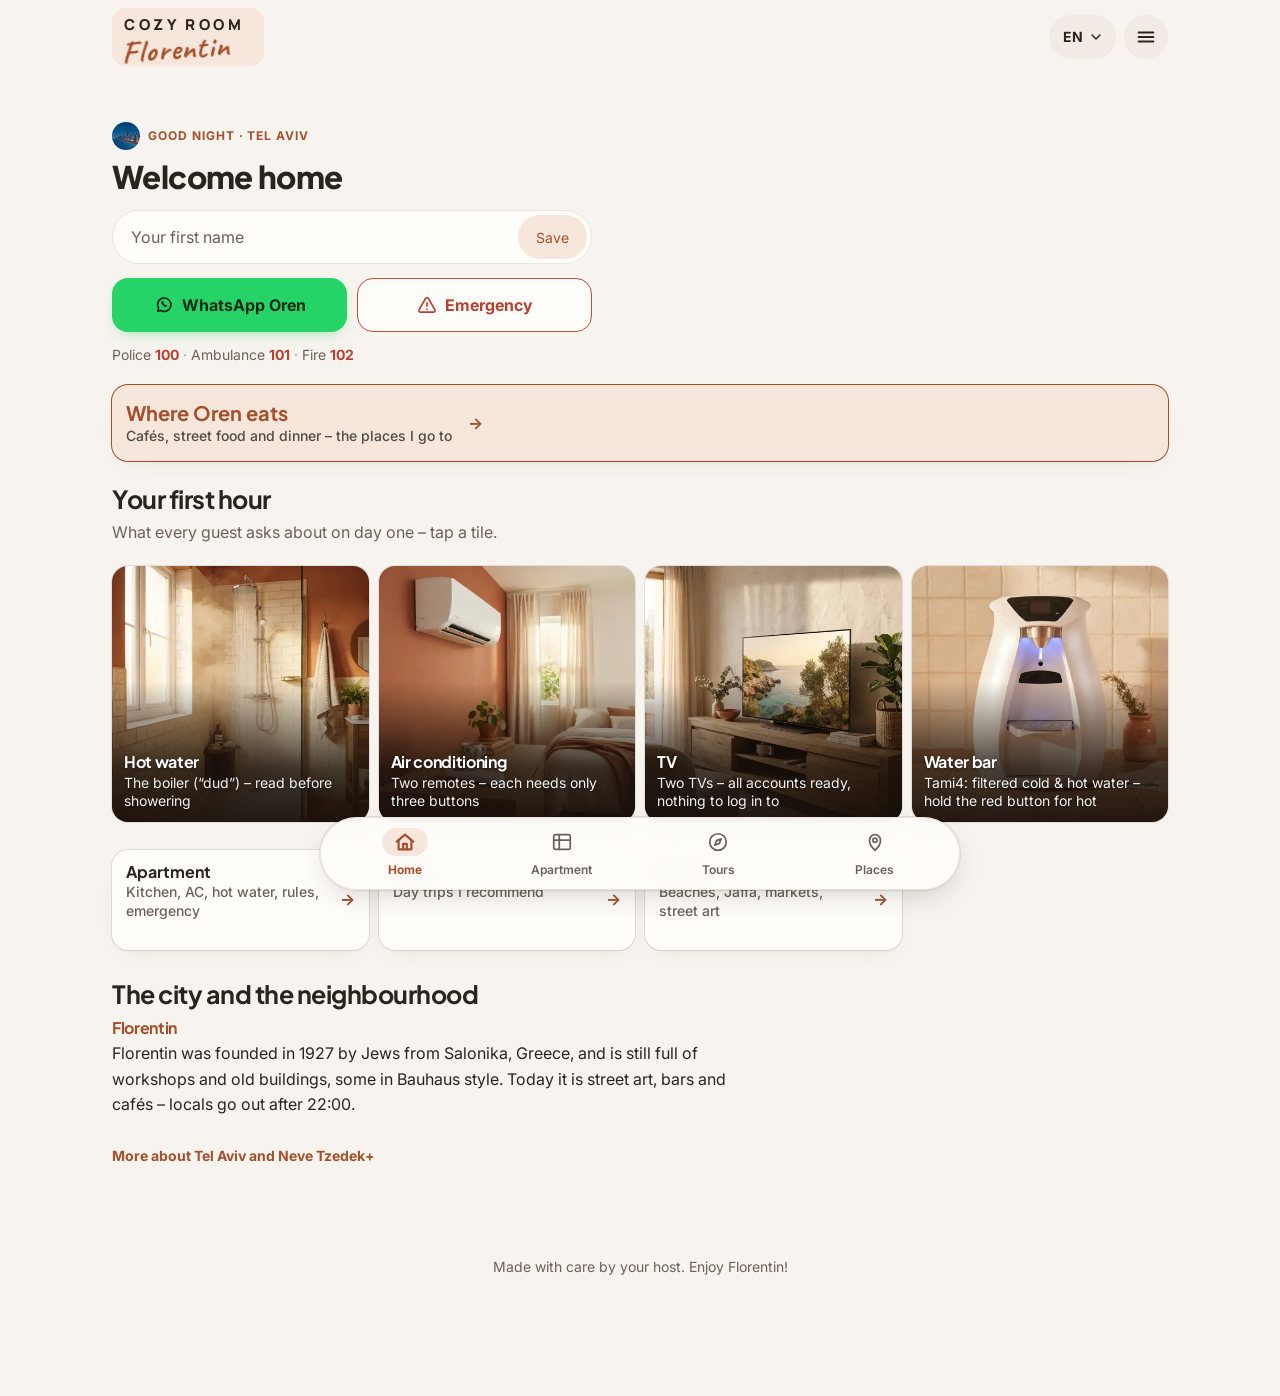
==== index.html @ ec5333a5 "Open Graph: branded 1200x630 preview card + og/twitter tags so the link shows a proper preview in Wh" ====
<!doctype html>
<html lang="en" translate="no">
<head>
  <meta charset="utf-8">
  <meta name="viewport" content="width=device-width, initial-scale=1, viewport-fit=cover">
  <title>A cozy room in Florentin</title>
  <meta name="robots" content="noindex, nofollow">
  <meta name="google" content="notranslate">
  <meta name="description" content="Guest guide for Cozy Room Florentin, Tel Aviv: the apartment, day trips, where I eat and what's on this week.">
  <meta property="og:type" content="website">
  <meta property="og:site_name" content="Cozy Room Florentin">
  <meta property="og:title" content="Cozy Room Florentin · Guest guide">
  <meta property="og:description" content="The apartment, day trips, where I eat and what's on this week in Tel Aviv.">
  <meta property="og:url" content="https://stayflorentin.com/">
  <meta property="og:image" content="https://stayflorentin.com/assets/img/og-card.png">
  <meta property="og:image:width" content="1200">
  <meta property="og:image:height" content="630">
  <meta property="og:image:alt" content="Cozy Room Florentin – guest guide, Tel Aviv">
  <meta name="twitter:card" content="summary_large_image">
  <meta name="theme-color" content="#f7f3ee" media="(prefers-color-scheme: light)">
  <link rel="manifest" href="assets/manifest.webmanifest">
  <link rel="apple-touch-icon" href="assets/img/icon-180.png">
  <meta name="apple-mobile-web-app-title" content="Florentin">
  <meta name="theme-color" content="#1c1915" media="(prefers-color-scheme: dark)">
  <link rel="preconnect" href="https://fonts.googleapis.com">
  <link rel="preconnect" href="https://fonts.gstatic.com" crossorigin>
  <link href="https://fonts.googleapis.com/css2?family=Plus+Jakarta+Sans:wght@700;800&family=Inter:wght@400;600;700&family=Heebo:wght@400;500;600;700;800&display=swap" rel="stylesheet">
  <!-- logo-only fonts, subset to the letters the logo uses (a few hundred bytes each) -->
  <link href="https://fonts.googleapis.com/css2?family=Manrope:wght@700;800&text=CcOoZzYyRrMm%20&display=swap" rel="stylesheet">
  <link href="https://fonts.googleapis.com/css2?family=Caveat:wght@700&text=Florentin&display=swap" rel="stylesheet">
  <link rel="stylesheet" href="assets/style.css?v=20261007k">
</head>
<body>
  <header class="top">
    <div class="brand">
      <a class="wordmark" href="#top" aria-label="A cozy room in Florentin"><span class="wm-caps">Cozy room</span><span class="wm-script">Florentin</span></a>
    </div>
    <div class="head-actions">
      <div class="langmenu">
        <button type="button" class="lang-btn" id="lang-btn" aria-haspopup="listbox" aria-expanded="false" aria-label="Language"><span id="lang-cur">EN</span><svg viewBox="0 0 24 24" width="16" height="16" fill="none" stroke="currentColor" stroke-width="2.2" stroke-linecap="round" stroke-linejoin="round" aria-hidden="true"><path d="M6 9l6 6 6-6"/></svg></button>
        <div class="lang" id="lang-list" role="listbox" aria-label="Language" hidden>
          <button type="button" role="option" data-lang="en">English</button>
          <button type="button" role="option" data-lang="de">Deutsch</button>
          <button type="button" role="option" data-lang="fr">Français</button>
          <button type="button" role="option" data-lang="he">עברית</button>
        </div>
      </div>
      <button type="button" class="burger" id="burger" aria-expanded="false" aria-controls="burger-panel" aria-label="Menu"><svg viewBox="0 0 24 24" width="22" height="22" fill="none" stroke="currentColor" stroke-width="2.2" stroke-linecap="round" aria-hidden="true"><path d="M4 7h16M4 12h16M4 17h16"/></svg></button>
    </div>
    <nav class="burger-panel" id="burger-panel" aria-label="Menu" hidden>
      <a href="#top"><span data-i18n="tab_home">Home</span></a>
      <a href="#house"><span data-i18n="tab_house">Apartment</span></a>
      <a href="#tours" id="burger-tours"><span data-i18n="tab_tours">Tours</span></a>
      <a href="#places"><span data-i18n="tab_places">Places</span></a>
      <a href="#eat"><span data-i18n="jump_eat">Where Oren eats</span></a>
      <a href="#week"><span data-i18n="tab_week">This week</span></a>
      <hr>
      <a href="#card-emergency" class="burger-sos"><span data-i18n="sos">Emergency</span></a>
      <a href="#" class="burger-wa" id="burger-wa" target="_blank" rel="noopener"><span data-i18n="whatsapp">WhatsApp Oren</span></a>
    </nav>
  </header>

  <main id="top">
    <section class="hero">
      <p class="eyebrow" id="eyebrow"></p>
      <h1 id="welcome">Welcome home</h1>
      <div class="name-box" id="name-box"></div>
      <a class="stay" id="co-banner" href="#card-checkout" hidden></a>
      <div class="quick">
        <a class="qbtn qbtn-wa" id="wa-btn" href="https://wa.me/972523244799" target="_blank" rel="noopener"><svg viewBox="0 0 24 24" width="20" height="20" fill="none" stroke="currentColor" stroke-width="2" stroke-linecap="round" stroke-linejoin="round" aria-hidden="true"><path d="M4.5 19.5 5.6 16A8 8 0 1 1 8.4 18.6z"/><path d="M9.2 8.6c.3 2.6 2.4 4.9 5.2 5.5l.9-1.3-1.6-.9-.7.6c-.9-.4-1.6-1.1-2-2l.6-.7-.8-1.6z" fill="currentColor" stroke-width="1"/></svg><span data-i18n="whatsapp">WhatsApp Oren</span></a>
        <a class="qbtn qbtn-sos" href="#card-emergency" id="sos-btn"><svg viewBox="0 0 24 24" width="20" height="20" fill="none" stroke="currentColor" stroke-width="2" stroke-linecap="round" stroke-linejoin="round" aria-hidden="true"><path d="M10.3 4.2 2.6 17.6A2 2 0 0 0 4.3 20.6h15.4a2 2 0 0 0 1.7-3L13.7 4.2a2 2 0 0 0-3.4 0z"/><path d="M12 9.5v4M12 17h.01"/></svg><span data-i18n="sos">Emergency</span></a>
      </div>
      <!-- Static fallback: visible even if the scripts or the data files fail to load -->
      <p class="sos-static" id="sos-static">Police <a href="tel:100">100</a> · Ambulance <a href="tel:101">101</a> · Fire <a href="tel:102">102</a></p>
      <p class="ok-line" id="ok-card" hidden><span></span> <a target="_blank" rel="noopener"></a></p>
    </section>

    <nav class="jump jump-top" aria-label="Where Oren eats">
      <a href="#eat" class="jump-eat"><span class="jt"><strong data-i18n="jump_eat">Where Oren eats</strong><span data-i18n="jump_eat_sub"></span></span></a>
    </nav>

    <section id="first" class="block first-block" hidden>
      <h2 data-i18n="first_title">Your first hour</h2>
      <p class="muted lead" data-i18n="first_lead">The four things every guest asks about - tap one.</p>
      <div class="strip" id="first-hour"></div>
    </section>

    <nav class="jump jump-rest" aria-label="Sections">
      <a href="#house"><span class="jt"><strong data-i18n="tab_house">Apartment</strong><span data-i18n="jump_house_sub"></span></span></a>
      <a href="#tours"><span class="jt"><strong data-i18n="tab_tours">Tours</strong><span data-i18n="jump_tours_sub"></span></span></a>
      <a href="#places"><span class="jt"><strong data-i18n="jump_places">Places</strong><span data-i18n="jump_places_sub"></span></span></a>
      <a href="#week"><span class="jt"><strong data-i18n="tab_week">This week</strong><span data-i18n="jump_week_sub"></span></span></a>
    </nav>

    <section id="hood" class="block hood">
      <h2 data-i18n="hood_title">The city and the neighbourhood</h2>
      <h3 data-i18n="hood_fl_h">Florentin</h3>
      <p class="muted lead" data-i18n="hood_text"></p>
      <details class="hood-more">
        <summary data-i18n="hood_more">More about Tel Aviv and Neve Tzedek</summary>
        <h3 data-i18n="hood_city_h">Tel Aviv</h3>
        <p class="muted lead" data-i18n="hood_city"></p>
        <h3 data-i18n="hood_nz_h">Neve Tzedek</h3>
        <p class="muted lead" data-i18n="hood_nz"></p>
      </details>
    </section>

    <section id="house" class="block">
      <h2 data-i18n="house_title">The apartment</h2>
      <p class="muted lead" data-i18n="house_lead"></p>
      <div id="house-cards"></div>
    </section>

    <section id="tours" class="block" hidden>
      <h2 data-i18n="tours_title">Day trips &amp; tours</h2>
      <p class="muted lead" id="tours-lead"></p>
      <p class="tours-ask" id="tours-ask"><a target="_blank" rel="noopener" data-i18n="tours_ask">Not sure which trip fits? Ask me on WhatsApp</a></p>
      <div class="events" id="tours-list"></div>
      <p class="muted small tours-note" id="tours-note"></p>
    </section>

    <div class="subtabs" id="places-sub" role="tablist">
      <button type="button" role="tab" data-sub="places" data-i18n="sub_places">Places</button>
      <button type="button" role="tab" data-sub="eat" data-i18n="sub_eat">Eat</button>
    </div>

    <section id="eat" class="block" hidden>
      <h2 id="eat-title"></h2>
      <p class="muted" id="eat-lead"></p>
      <button type="button" class="satchip" id="eat-sat" aria-pressed="false" data-i18n="eat_sat">Open on Saturday</button>
      <p class="muted small hours-note" data-i18n="hours_note"></p>
      <div class="places eat-list" id="eat-list"></div>
    </section>

    <section id="places" class="block">
      <h2 data-i18n="places_title">Places I love</h2>
      <p class="muted lead" data-i18n="places_lead">My favourite corners of the city, all close by. Tap a card for the map.</p>
      <div class="places" id="places-list"></div>
    </section>

    <section id="week" class="block">
      <div class="week-head">
        <h2 data-i18n="week_title">This week in Tel Aviv</h2>
        <p class="muted" id="week-meta"></p>
        <div class="stay-pick" id="stay-pick">
          <label for="checkout-input" id="stay-label"></label>
          <input type="date" id="checkout-input">
          <button type="button" class="linkish" id="checkout-reset" hidden data-i18n="reset_dates">Reset</button>
        </div>
      </div>
      <ul class="headsup" id="headsup" hidden></ul>
      <div class="tabs" role="tablist" id="cat-tabs">
        <button role="tab" data-cat="food" data-i18n="cat_food">Food &amp; restaurants</button>
        <button role="tab" data-cat="culture" data-i18n="cat_culture">Culture &amp; city events</button>
        <button role="tab" data-cat="nightlife" data-i18n="cat_nightlife">Nightlife &amp; parties</button>
      </div>
      <div class="events" id="events" role="tabpanel"></div>
    </section>
  </main>

  <nav class="tabbar" aria-label="Sections">
    <a href="#top" data-target="top"><svg viewBox="0 0 24 24" width="22" height="22" fill="none" stroke="currentColor" stroke-width="1.9" stroke-linecap="round" stroke-linejoin="round" aria-hidden="true"><path d="M3 11.5 12 4l9 7.5"/><path d="M5 10v10h14V10"/><path d="M10 20v-6h4v6"/></svg><span data-i18n="tab_home">Home</span></a>
    <a href="#house" data-target="house"><svg viewBox="0 0 24 24" width="22" height="22" fill="none" stroke="currentColor" stroke-width="1.9" stroke-linecap="round" stroke-linejoin="round" aria-hidden="true"><rect x="3" y="4" width="18" height="16" rx="2"/><path d="M3 10h18"/><path d="M9 4v16"/></svg><span data-i18n="tab_house">Apartment</span></a>
    <a href="#tours" data-target="tours" hidden><svg viewBox="0 0 24 24" width="22" height="22" fill="none" stroke="currentColor" stroke-width="1.9" stroke-linecap="round" stroke-linejoin="round" aria-hidden="true"><circle cx="12" cy="12" r="9"/><path d="m15.5 8.5-2 5-5 2 2-5z"/></svg><span data-i18n="tab_tours">Tours</span></a>
    <a href="#places" data-target="places"><svg viewBox="0 0 24 24" width="22" height="22" fill="none" stroke="currentColor" stroke-width="1.9" stroke-linecap="round" stroke-linejoin="round" aria-hidden="true"><path d="M12 21s-6-5.2-6-11a6 6 0 0 1 12 0c0 5.8-6 11-6 11z"/><circle cx="12" cy="10" r="2.3"/></svg><span data-i18n="tab_places">Places</span></a>
    <a href="#week" data-target="week"><svg viewBox="0 0 24 24" width="22" height="22" fill="none" stroke="currentColor" stroke-width="1.9" stroke-linecap="round" stroke-linejoin="round" aria-hidden="true"><rect x="3" y="5" width="18" height="16" rx="2"/><path d="M3 10h18"/><path d="M8 3v4M16 3v4"/><path d="m9.5 15.5 1.8 1.8 3.4-3.6"/></svg><span data-i18n="tab_week">This week</span></a>
  </nav>

  <footer class="foot">
    <p data-i18n="footer">Made with care by your host. Enjoy Florentin!</p>
  </footer>

  <script src="assets/app.js?v=20261007k" defer></script>
</body>
</html>
---- assets/style.css ----
:root {
  --bg: #f4f8fb;
  --surface: #ffffff;
  --ink: #172433;
  --muted: #5b6b7d;
  --line: #e1e8f0;
  --accent: #0a6fd6;
  --accent-ink: #ffffff;
  --accent-soft: #e6f0fb;
  --happy: #ffd966;
  --happy-ink: #172433;
  --danger: #c62828;
  --danger-soft: #fdeceb;
  --chip: #eaf0f6;
  --radius: 18px;
}
@media (prefers-color-scheme: dark) {
  :root:not([data-theme="light"]) {
    --bg: #101820; --surface: #1b2733; --ink: #f3f7fc; --muted: #b2c0d0; --line: #364657;
    --accent: #80b8ff; --accent-ink: #101820; --accent-soft: #223449;
    --happy: #ffd966; --happy-ink: #172433; --danger: #ffaaa3; --danger-soft: #3a2422; --chip: #24313f;
  }
}
:root[data-theme="dark"] {
  --bg: #101820; --surface: #1b2733; --ink: #f3f7fc; --muted: #b2c0d0; --line: #364657;
  --accent: #80b8ff; --accent-ink: #101820; --accent-soft: #223449;
  --happy: #ffd966; --happy-ink: #172433; --danger: #ffaaa3; --danger-soft: #3a2422; --chip: #24313f;
}

* { box-sizing: border-box; }
html { scroll-behavior: smooth; -webkit-text-size-adjust: 100%; overflow-x: hidden; }
body { overflow-x: clip; }
body {
  margin: 0; background: var(--bg); color: var(--ink);
  font: 17px/1.6 Inter, Heebo, system-ui, -apple-system, "Segoe UI", sans-serif;
}
[dir="rtl"] body, [dir="rtl"] h1, [dir="rtl"] h2, [dir="rtl"] h3, [dir="rtl"] .card h3, [dir="rtl"] .brand-name { font-family: Heebo, system-ui, sans-serif; letter-spacing: 0; }
[dir="rtl"] .lang button { font-family: Heebo, Inter, sans-serif; }
h1, h2, h3 { font-family: Manrope, Heebo, Inter, system-ui, sans-serif; font-weight: 800; line-height: 1.15; margin: 0; letter-spacing: -.01em; }
a { color: var(--accent); }
.muted { color: var(--muted); font-size: .95rem; margin: 0; }
:focus-visible { outline: 3px solid var(--accent); outline-offset: 2px; }

/* Header + language switch */
.top {
  position: sticky; top: 0; z-index: 10;
  display: flex; align-items: center; justify-content: space-between; gap: 12px;
  padding: calc(10px + env(safe-area-inset-top)) 16px 10px;
  background: var(--surface);
  border-bottom: 1px solid var(--line);
}
.brand { display: flex; align-items: center; gap: 10px; min-width: 0; }
.brand-mark {
  width: 34px; height: 34px; border-radius: 50%; flex: none;
  display: grid; place-items: center;
  background: var(--happy); color: var(--happy-ink);
  font: 800 17px/1 Manrope, sans-serif;
}
.brand-name { font-weight: 700; font-family: Manrope, sans-serif; white-space: nowrap; overflow: hidden; text-overflow: ellipsis; }
.lang { display: flex; background: var(--chip); border-radius: 999px; padding: 3px; flex: none; }
.lang button {
  border: 0; background: transparent; color: var(--muted); cursor: pointer;
  font: 700 13px/1 Inter, sans-serif; letter-spacing: .04em;
  padding: 12px 12px; border-radius: 999px; min-width: 44px; min-height: 44px;
}
.lang button[aria-checked="true"] { background: var(--accent); color: var(--accent-ink); }

main { max-width: 760px; margin: 0 auto; padding: 0 16px; }
.hero { padding: 28px 0 8px; position: relative; }
main { overflow-x: hidden; }
.hero::after {
  content: ""; position: absolute; inset-inline-end: -30px; top: -6px; width: 150px; aspect-ratio: 1; border-radius: 50%;
  background: radial-gradient(circle at 40% 40%, var(--happy), transparent 70%); opacity: .8; pointer-events: none; z-index: -1;
}
.eyebrow { margin: 0 0 6px; font-weight: 600; color: var(--muted); font-size: .95rem; }
.eyebrow { display: flex; align-items: center; gap: 10px; }
.eyebrow .sky { width: 40px; height: 40px; border-radius: 50%; object-fit: cover; flex: none; box-shadow: 0 1px 4px rgba(0,0,0,.25); }
.hero h1 { font-size: clamp(2.1rem, 8vw, 2.75rem); }
.stay {
  display: inline-block; margin: 12px 0 0; padding: 6px 12px; border-radius: 999px;
  background: var(--happy); color: var(--happy-ink); font-size: .9rem; font-weight: 600;
}
.name-box { display: flex; gap: 8px; align-items: center; margin-top: 10px; flex-wrap: wrap; }
.name-box input { font: inherit; padding: 10px 12px; border: 1px solid var(--line); border-radius: 12px; background: var(--surface); color: var(--ink); min-width: 0; flex: 1 1 180px; max-width: 260px; }
.qbtn-ghost { background: var(--chip); color: var(--ink); padding: 10px 14px; border: 1px solid var(--line); }
.quick { display: flex; gap: 10px; flex-wrap: wrap; margin-top: 18px; }
.qbtn { text-decoration: none; font-weight: 700; font-size: 1rem; padding: 12px 18px; min-height: 46px; border-radius: 14px; display: inline-flex; align-items: center; gap: 6px; }
.qbtn[hidden] { display: none; }
.qbtn-wa { background: #25d366; color: #0b2b16; }
.qbtn-sos { background: var(--surface); color: var(--danger); border: 2px solid var(--danger); }
.sos-static { margin: 12px 0 0; font-size: .9rem; color: var(--muted); }
.sos-static a { font-weight: 700; color: var(--danger); }
.sos-static a.sos-link { color: var(--accent); font-weight: 600; text-decoration: underline; text-underline-offset: 3px; }
.steps { list-style: none; counter-reset: step; padding: 0; margin: 10px 0 0; display: grid; gap: 12px; }
.steps li { position: relative; padding-inline-start: 46px; font-size: 1.05rem; line-height: 1.45; min-height: 34px; }
.steps li::before {
  counter-increment: step; content: counter(step); position: absolute; inset-inline-start: 0; top: 0;
  width: 34px; height: 34px; border-radius: 50%; background: var(--accent); color: var(--accent-ink, #fff);
  font: 800 1rem/34px Manrope, Inter, sans-serif; text-align: center;
}
.ext-links { display: flex; flex-wrap: wrap; gap: 8px; margin-top: 12px; }
.ext-links a { display: inline-block; padding: 10px 14px; border-radius: 12px; background: var(--chip); color: var(--accent); font-weight: 600; text-decoration: none; min-height: 44px; box-sizing: border-box; }
.stay-pick { display: flex; flex-wrap: wrap; align-items: center; gap: 8px 12px; margin-top: 8px; font-size: .95rem; }
.stay-pick input[type="date"] { font: inherit; padding: 8px 10px; border: 1px solid var(--line); border-radius: 12px; background: var(--surface); color: var(--ink); }
.linkish { border: 0; background: none; color: var(--accent); font: inherit; font-size: .9rem; cursor: pointer; padding: 10px 0; min-height: 44px; text-decoration: underline; }
.jump { display: flex; gap: 8px; padding: 24px 0 4px; flex-wrap: wrap; }
.jump a {
  text-decoration: none; color: var(--ink); background: var(--chip);
  padding: 10px 16px; border-radius: 999px; font-size: .95rem; font-weight: 600;
}
.block { padding: 36px 0 4px; scroll-margin-top: 64px; }
.block > h2, .week-head h2 { font-size: 1.65rem; margin-bottom: 14px; }
.week-head { margin-bottom: 14px; }
.week-head h2 { margin-bottom: 4px; }

/* First-hour strip */
.first-block { padding-top: 28px; }
.strip { display: grid; grid-auto-flow: column; grid-auto-columns: 72%; gap: 12px; overflow-x: auto; scroll-snap-type: x proximity; padding: 4px 0 10px; scrollbar-width: none; margin: 0 -16px; padding-inline: 16px; }
.strip::-webkit-scrollbar { display: none; }
@media (min-width: 620px) { .strip { grid-auto-columns: 40%; } }
.tile { scroll-snap-align: start; position: relative; display: block; aspect-ratio: 4 / 3; border-radius: var(--radius); overflow: hidden; background: var(--chip); text-decoration: none; color: #fff; }
.tile img { width: 100%; height: 100%; object-fit: cover; display: block; }
.tile-ico { display: grid; place-items: center; height: 100%; font-size: 3rem; }
.tile-txt { position: absolute; inset: auto 0 0 0; padding: 40px 14px 12px; display: flex; flex-direction: column; gap: 2px;
  background: linear-gradient(to top, rgba(10,24,40,.85), rgba(10,24,40,0)); }
.tile-txt strong { font-family: Manrope, Heebo, sans-serif; font-weight: 800; font-size: 1.15rem; line-height: 1.2; }
.tile-txt span { font-size: .85rem; opacity: .9; display: -webkit-box; -webkit-line-clamp: 2; -webkit-box-orient: vertical; overflow: hidden; }
.tile:active { transform: scale(.98); }

/* House cards */
.group-title { display: flex; align-items: center; gap: 10px; font-size: 1.05rem; font-weight: 800; margin: 22px 0 10px; color: var(--muted); text-transform: uppercase; letter-spacing: .04em; }
[dir="rtl"] .group-title { letter-spacing: 0; }
.group-title:first-child { margin-top: 0; }
.group-title .dot { width: 10px; height: 10px; border-radius: 50%; background: var(--accent); }
.group-title[data-group="safe"] .dot { background: var(--danger); }
.group-title[data-group="local"] .dot { background: var(--happy); }
.cards { display: grid; gap: 12px; grid-template-columns: 1fr; }
@media (min-width: 620px) { .cards { grid-template-columns: 1fr 1fr; } }
.card {
  background: var(--surface); border-radius: var(--radius); overflow: hidden;
}
.card summary {
  list-style: none; cursor: pointer; display: flex; align-items: center; gap: 14px; padding: 18px 20px; min-height: 64px;
}
.card summary::-webkit-details-marker { display: none; }
.card .ico {
  width: 56px; height: 56px; flex: none; display: grid; place-items: center; font-size: 26px; line-height: 1; border-radius: 14px; background: var(--chip);
}
.card .thumb { width: 56px; height: 56px; flex: none; object-fit: cover; border-radius: 14px; background: var(--chip); }
.card summary:active { background: var(--accent-soft); }
.card .chev { transition: transform .16s; }
.card[open] .body { animation: rise .18s ease-out; }
@keyframes rise { from { opacity: 0; transform: translateY(4px); } to { opacity: 1; transform: none; } }
@media (prefers-reduced-motion: reduce) { .card[open] .body { animation: none; } .card .chev { transition: none; } }
.card h3 { font-size: 1.125rem; font-family: Inter, sans-serif; font-weight: 600; }
.card .sub { color: var(--muted); font-size: .93rem; line-height: 1.4; }
.card .chev { margin-inline-start: auto; color: var(--muted); transition: transform .2s; }
.card[open] .chev { transform: rotate(180deg); }
.card .body { padding: 4px 20px 20px; border-top: 1px solid var(--line); }
.card .body ul { margin: 14px 0 0; padding-inline-start: 20px; }
.card .body ul.plain { list-style: none; padding: 0; }
.card .body li.row { margin: 10px 0; }
.card .body li.row-img { display: flex; gap: 12px; align-items: flex-start; margin: 14px 0; }
.row-pic { flex: none; width: 72px; height: 72px; border-radius: 14px; overflow: hidden; background: var(--chip); }
.row-pic img { width: 100%; height: 100%; object-fit: cover; display: block; }
.row-txt { min-width: 0; flex: 1; }
.row-links { display: flex; flex-wrap: wrap; gap: 4px 12px; margin-top: 4px; }
.row-links a { text-decoration: none; font-weight: 600; }
.row-links .credit-link { font-weight: 400; }
.card .body li.row a { font-weight: 600; text-decoration: none; }
.small { font-size: .9rem; }
.card-video { display: block; width: 100%; border-radius: 12px; margin: 14px 0 4px; background: #000; }
.sec-title { margin: 18px 0 4px; font-size: 1rem; font-weight: 700; }
.card-img-tall { max-height: 360px; }
.card-img { display: block; width: 100%; max-height: 260px; object-fit: contain; margin: 14px 0 0; border-radius: 12px; background: var(--chip); }
.card .body li { margin: 8px 0; }
.card.emergency { box-shadow: inset 4px 0 0 var(--danger); }
[dir="rtl"] .card.emergency { box-shadow: inset -4px 0 0 var(--danger); }
.kv { display: grid; grid-template-columns: auto 1fr; gap: 6px 14px; margin: 12px 0 0; }
.kv dt { color: var(--muted); font-size: .9rem; }
.kv dd { margin: 0; font-weight: 600; word-break: break-word; }
.copy {
  margin-inline-start: 8px; border: 1px solid var(--line); background: var(--chip); color: var(--ink);
  border-radius: 8px; font: 500 12px Inter, sans-serif; padding: 3px 8px; cursor: pointer;
}
.tel { display: flex; flex-wrap: wrap; gap: 8px; margin-top: 12px; }
.tel a {
  text-decoration: none; background: var(--danger); color: #fff;
  padding: 10px 14px; border-radius: 12px; font-weight: 700; font-size: .95rem;
}
:root[data-theme="dark"] .tel a { color: #101820; }
@media (prefers-color-scheme: dark) { :root:not([data-theme="light"]) .tel a { color: #101820; } }

/* Places we love */
.lead { margin: -6px 0 14px; }
.places { display: grid; gap: 12px; grid-template-columns: 1fr; }
@media (min-width: 620px) { .places { grid-template-columns: 1fr 1fr; } }
.place {
  background: var(--surface); border-radius: var(--radius);
  overflow: hidden; display: flex; flex-direction: column;
}
.place-media { position: relative; display: block; aspect-ratio: 16 / 9; background: var(--chip); }
.place-media img { width: 100%; height: 100%; object-fit: cover; display: block; }
.place-media .walk {
  position: absolute; inset-inline-start: 12px; bottom: 12px; font-size: .8rem; font-weight: 700; color: var(--happy-ink);
  background: var(--happy); padding: 5px 10px; border-radius: 999px;
}
.place-body { padding: 14px 20px 16px; display: flex; flex-direction: column; gap: 6px; flex: 1; }
.place-body h3 { font-size: 1.125rem; font-family: Inter, sans-serif; font-weight: 600; }
.place-body p { margin: 0; font-size: 1rem; }
.place-foot { display: flex; justify-content: space-between; align-items: flex-end; gap: 10px; margin-top: auto; padding-top: 10px; font-size: .85rem; }
.credit-link { color: var(--muted); text-decoration: none; font-size: .75rem; line-height: 1.3; }
.credit-link:hover { text-decoration: underline; }
.map-link { flex: none; font-weight: 700; text-decoration: none; }

/* Heads-up notes */
.headsup { list-style: none; margin: 0 0 12px; padding: 0; display: grid; gap: 6px; }
.headsup li { display: flex; gap: 10px; align-items: flex-start; background: var(--surface); border-inline-start: 4px solid var(--happy); border-radius: 12px; padding: 12px 14px; font-size: .95rem; }
.hu-ico { flex: none; font-size: 1.1rem; line-height: 1.3; }

/* Weekly events */
.tabs { display: flex; gap: 8px; overflow-x: auto; padding-bottom: 4px; scrollbar-width: none; }
.tabs::-webkit-scrollbar { display: none; }
.tabs button {
  flex: none; border: 0; background: var(--chip); color: var(--ink);
  font: 600 .95rem Inter, sans-serif; padding: 10px 16px; min-height: 40px; border-radius: 999px; cursor: pointer;
}
.tabs button[aria-selected="true"] { background: var(--accent); color: var(--accent-ink); }
.events { display: grid; gap: 12px; margin-top: 14px; }
.ev {
  background: var(--surface); border-radius: var(--radius);
  padding: 18px 20px; overflow: hidden;
}
.ev-media {
  position: relative; margin: -18px -20px 14px; aspect-ratio: 16 / 7; overflow: hidden;
  background: var(--chip);
}
.ev-media img { width: 100%; height: 100%; object-fit: cover; display: block; }
.ev-media .credit {
  position: absolute; inset-inline-end: 8px; bottom: 6px; font-size: .7rem; color: #fff;
  background: rgba(0,0,0,.45); padding: 2px 7px; border-radius: 999px;
}
.ev-media.ph { display: grid; place-items: center; font-size: 1.8rem; aspect-ratio: 16 / 4; }
.ph-food { background: #fff3cc; }
.ph-culture { background: var(--accent-soft); }
.ph-nightlife { background: #ece6fb; }
.ev-top { display: flex; align-items: baseline; justify-content: space-between; gap: 10px; }
.ev h3 { font-size: 1.125rem; font-family: Inter, sans-serif; font-weight: 600; }
.ev .when { flex: none; font-size: .8rem; font-weight: 700; color: var(--accent); text-transform: uppercase; letter-spacing: .03em; }
.ev .where { color: var(--muted); font-size: .9rem; margin: 2px 0 6px; }
.ev p { margin: 0; }
.ev .foot-row { display: flex; align-items: center; justify-content: space-between; gap: 10px; margin-top: 10px; font-size: .9rem; }
.ev .src { color: var(--muted); }
.badge { display: inline-block; font-size: .75rem; font-weight: 700; padding: 2px 8px; border-radius: 999px; background: var(--happy); color: var(--happy-ink); margin-inline-start: 6px; vertical-align: middle; }
.empty { color: var(--muted); padding: 20px 0; }

.foot { text-align: center; color: var(--muted); font-size: .9rem; padding: 40px 16px calc(40px + env(safe-area-inset-bottom)); }

/* Auto-links inside text */
a.auto { color: var(--accent); text-decoration: underline; text-decoration-color: color-mix(in srgb, var(--accent) 40%, transparent); text-underline-offset: 3px; font-weight: 600; }
a.auto.out { text-decoration-style: dotted; }

/* Decorative blobs down the page (the hero has the sun) */
.block { position: relative; }
.block::before { content: ""; position: absolute; z-index: -1; width: 180px; aspect-ratio: 1; border-radius: 50%; pointer-events: none; opacity: .55;
  background: radial-gradient(circle at 40% 40%, var(--accent-soft), transparent 70%); inset-inline-start: -60px; top: -20px; }
#places::before { background: radial-gradient(circle at 40% 40%, var(--happy), transparent 70%); inset-inline-start: auto; inset-inline-end: -50px; top: 0; }
#week::before { inset-inline-start: -40px; top: 40px; width: 220px; }
#first::before { background: radial-gradient(circle at 40% 40%, var(--happy), transparent 72%); inset-inline-start: auto; inset-inline-end: -40px; top: -10px; width: 140px; opacity: .45; }

/* Bottom tab bar (app-like section switcher) */
.tabbar { position: fixed; bottom: 0; left: 0; right: 0; width: 100%; z-index: 20; display: flex;
  background: var(--surface); border-top: 1px solid var(--line); padding: 6px 4px calc(6px + env(safe-area-inset-bottom)); }
.tabbar a { flex: 1; display: flex; flex-direction: column; align-items: center; gap: 2px; text-decoration: none; color: var(--muted); font-size: .72rem; font-weight: 600; padding: 4px 2px; border-radius: 12px; min-height: 48px; justify-content: center; }
.tabbar a svg { display: block; }
.tabbar a[aria-current="true"] { color: var(--accent); background: var(--accent-soft); }
.tabbar a[hidden] { display: none; }
body { padding-bottom: calc(72px + env(safe-area-inset-bottom)); }
.foot { padding-bottom: 12px; }
@media (min-width: 760px) { .tabbar { max-width: 760px; margin: 0 auto; border-radius: 16px 16px 0 0; border: 1px solid var(--line); border-bottom: 0; } }
.block { scroll-margin-top: 64px; }

/* Narrow phones: short brand next to the 4 language buttons */
@media (max-width: 430px) {
  .brand-name { display: none; }
  .lang button { min-width: 40px; padding: 10px 9px; }
  .top { gap: 8px; }
}

/* Belt and braces against horizontal scroll on phones */
html, body { max-width: 100vw; }
.strip { max-width: 100vw; }
/* Softer decorative blobs in dark mode */
@media (prefers-color-scheme: dark) { :root:not([data-theme="light"]) .block::before, :root:not([data-theme="light"]) .hero::after { opacity: .5; } }
:root[data-theme="dark"] .block::before, :root[data-theme="dark"] .hero::after { opacity: .5; }

a.auto.page { text-decoration-style: solid; }

/* The bottom tab bar replaces the section chips */
.jump { display: none; }

/* SOS brand mark in the sticky header (always reachable) */
.brand-mark.sos { background: var(--danger); color: #fff; font-size: 15px; text-decoration: none; }
.badge.sat { background: var(--happy); color: var(--happy-ink); margin-inline-start: 8px; }

/* ===== Design pass 2026-09-29 (design review): depth, dark-mode red, blobs, tab bar, type ===== */
:root {
  --bg: #eef3f8;
  --ring: rgba(23,36,51,.05);
  --shadow: 0 1px 2px rgba(23,36,51,.05), 0 10px 30px -14px rgba(10,111,214,.22);
  --shadow-hi: 0 2px 4px rgba(23,36,51,.06), 0 18px 40px -16px rgba(10,111,214,.32);
  --danger-fill: #c62828;
}
@media (prefers-color-scheme: dark) {
  :root:not([data-theme="light"]) {
    --bg: #0c1219; --surface: #1a2632; --accent-soft: #24405e;
    --ring: rgba(255,255,255,.07);
    --shadow: inset 0 1px 0 rgba(255,255,255,.05), 0 12px 28px -16px rgba(0,0,0,.7);
    --shadow-hi: inset 0 1px 0 rgba(255,255,255,.07), 0 20px 44px -18px rgba(0,0,0,.85);
    --danger-fill: #e5484d;
  }
}
:root[data-theme="dark"] {
  --bg: #0c1219; --surface: #1a2632; --accent-soft: #24405e;
  --ring: rgba(255,255,255,.07);
  --shadow: inset 0 1px 0 rgba(255,255,255,.05), 0 12px 28px -16px rgba(0,0,0,.7);
  --shadow-hi: inset 0 1px 0 rgba(255,255,255,.07), 0 20px 44px -18px rgba(0,0,0,.85);
  --danger-fill: #e5484d;
}
.card, .place, .ev { box-shadow: var(--shadow), 0 0 0 1px var(--ring); }
.card { transition: box-shadow .2s; }
.card[open] { box-shadow: var(--shadow-hi), 0 0 0 1px var(--ring); }
.card.emergency { box-shadow: var(--shadow), 0 0 0 1px var(--ring), inset 4px 0 0 var(--danger-fill); }
[dir="rtl"] .card.emergency { box-shadow: var(--shadow), 0 0 0 1px var(--ring), inset -4px 0 0 var(--danger-fill); }

.brand-mark.sos { background: var(--danger-fill); color: #fff; font-size: 0; }
.brand-mark.sos::after { content: "SOS"; font: 800 11px/1 Manrope, Inter, sans-serif; letter-spacing: .06em; }
.tel a { background: var(--danger-fill); color: #fff; }
:root[data-theme="dark"] .tel a { color: #fff; }
@media (prefers-color-scheme: dark) { :root:not([data-theme="light"]) .tel a { color: #fff; } }
.qbtn-sos { background: var(--danger-soft); color: var(--danger); border: 2px solid var(--danger-fill); }
.sos-static { font-size: .85rem; margin-top: 16px; }
.sos-static strong { display: none; }

.hero::after { width: 220px; inset-inline-end: -50px; top: -30px; opacity: 1; filter: blur(6px); }
.block::before { display: none; }
#places::before { display: block; width: 260px; opacity: .6; filter: blur(12px); }
@media (prefers-color-scheme: dark) {
  :root:not([data-theme="light"]) .hero::after,
  :root:not([data-theme="light"]) #places::before { opacity: .32; mix-blend-mode: screen; }
}
:root[data-theme="dark"] .hero::after,
:root[data-theme="dark"] #places::before { opacity: .32; mix-blend-mode: screen; }

.tabbar { padding: 8px 4px calc(8px + env(safe-area-inset-bottom)); box-shadow: 0 -6px 20px rgba(23,36,51,.05); }
.tabbar a { gap: 4px; font-size: .75rem; border-radius: 0; }
.tabbar a svg { width: 22px; height: 22px; padding: 4px 16px; box-sizing: content-box; border-radius: 999px; transition: background .18s; }
.tabbar a[aria-current="true"] { color: var(--accent); background: none; font-weight: 700; }
.tabbar a[aria-current="true"] svg { background: var(--accent-soft); stroke-width: 2.4; }

.block > h2, .week-head h2 { font-size: 1.5rem; font-weight: 700; letter-spacing: -.015em; }
.hero h1 { line-height: 1.1; }
.group-title { font-size: .78rem; font-weight: 700; letter-spacing: .1em; gap: 8px; margin: 26px 0 10px; }
.group-title .dot { width: 8px; height: 8px; }
[dir="rtl"] .group-title { font-size: .9rem; letter-spacing: 0; }
[dir="rtl"] h1, [dir="rtl"] h2 { font-weight: 700; }
[dir="rtl"] .hero h1 { line-height: 1.2; }

.card summary { padding: 16px 18px; }
.card summary > span:not(.chev):not(.ico) { flex: 1; min-width: 0; display: flex; flex-direction: column; gap: 2px; }
.card h3 { font-size: 1.0625rem; font-weight: 700; letter-spacing: -.01em; line-height: 1.25; }
.card .sub { font-size: .875rem; line-height: 1.35; }
.card .thumb, .card .ico, .row-pic { border-radius: 12px; outline: 1px solid var(--ring); outline-offset: -1px; }
.card .chev {
  width: 28px; height: 28px; flex: none; border-radius: 50%; background: var(--chip); color: var(--ink);
  display: grid; place-items: center; font-size: 12px; line-height: 1;
  transition: transform .2s cubic-bezier(.2,.8,.2,1), background .15s, color .15s;
}
.card[open] .chev { background: var(--accent-soft); color: var(--accent); }

.card .body li.row-img { gap: 14px; margin: 16px 0; padding-bottom: 16px; border-bottom: 1px solid var(--line); }
.card .body li.row-img:last-child { border-bottom: 0; padding-bottom: 0; }
.row-pic { width: 76px; height: 76px; }
.row-txt > a:first-child { color: var(--ink); font-weight: 700; font-size: 1.02rem; }
.row-txt > .muted { font-size: .875rem; display: block; }
.row-links a { font-size: .875rem; }

.strip { grid-auto-columns: 68%; gap: 10px; scroll-snap-type: x mandatory; }
.tile { box-shadow: 0 0 0 1px var(--ring); transition: transform .15s cubic-bezier(.2,.8,.2,1); }
.tile:active { transform: scale(.97); }
.tile-txt {
  padding: 56px 14px 14px;
  background: linear-gradient(to top, rgba(8,20,36,.92) 0%, rgba(8,20,36,.55) 50%, rgba(8,20,36,0) 100%);
  text-shadow: 0 1px 2px rgba(0,0,0,.35);
}
.tile-txt strong { font-size: 1.2rem; letter-spacing: -.01em; }
.tile-txt span { opacity: .92; }
.tile-ico { background: linear-gradient(135deg, var(--accent-soft), var(--chip)); }

a, button, summary, .tile { -webkit-tap-highlight-color: transparent; }
.card summary { transition: background .15s; }
.card summary:active { background: color-mix(in srgb, var(--accent) 8%, var(--surface)); }
.card[open] .body { animation: rise .24s cubic-bezier(.2,.8,.2,1); }
@keyframes rise { from { opacity: 0; transform: translateY(6px); } to { opacity: 1; transform: none; } }
@media (prefers-reduced-motion: reduce) { .card, .tile, .card summary, .tabbar a svg { transition: none; } }

/* Anchored cards land just below the sticky header */
.card, .place { scroll-margin-top: 84px; }

.brand-mark.sos::after { display: block; letter-spacing: .04em; padding-inline-start: .04em; }

/* Listing logo in the header */
.brand-mark.logo { background: none; width: 36px; height: 36px; }
.brand-mark.logo svg { display: block; }
.brand-short { display: none; font-weight: 700; font-family: Manrope, Heebo, sans-serif; white-space: nowrap; }
@media (max-width: 430px) { .brand-short { display: inline; } }
[dir="rtl"] .brand-short { font-family: Heebo, sans-serif; }

/* Wordmark logo */
.wordmark { display: inline-flex; flex-direction: column; align-items: flex-start; line-height: 1; text-decoration: none; color: var(--ink); padding: 2px 0; position: relative; z-index: 0; }
.wm-top { font-family: Fredoka, Manrope, sans-serif; font-weight: 700; font-size: 1.35rem; letter-spacing: -.01em; position: relative; padding: 0 4px; }
.wm-top::before { content: ""; position: absolute; inset: 72% -3px -3px -3px; background: var(--happy); border-radius: 4px; z-index: -1; transform: rotate(-1.2deg); }
.wm-sub { font-family: Inter, Heebo, sans-serif; font-weight: 700; font-size: .58rem; letter-spacing: .26em; text-transform: uppercase; color: var(--accent); margin-top: 3px; padding-inline-start: 4px; }
[dir="rtl"] .wordmark { align-items: flex-start; direction: ltr; }
@media (prefers-color-scheme: dark) { :root:not([data-theme="light"]) .wm-top::before { opacity: .85; } }

/* Wordmark v2 (ChatGPT): Sora 600 + Inter 600, no yellow */
.wordmark { --logo-name: #172433; --logo-place: #0a6fd6; display: flex; flex-direction: column; justify-content: center; gap: 4px; flex: 0 1 190px; min-width: 145px; height: 44px; padding: 0; white-space: nowrap; direction: ltr; text-align: left; }
.wm-top { font-family: Sora, Manrope, sans-serif; font-weight: 600; font-size: 24px; letter-spacing: -1px; line-height: 27px; color: var(--logo-name); padding: 0; }
.wm-top::before { display: none; }
.wm-sub { font-family: Inter, sans-serif; font-weight: 600; font-size: 10px; letter-spacing: 2px; line-height: 12px; color: var(--logo-place); margin: 0; padding: 0; text-transform: uppercase; }
:root[data-theme="dark"] .wordmark { --logo-name: #f3f7fc; --logo-place: #80b8ff; }
@media (prefers-color-scheme: dark) { :root:not([data-theme="light"]) .wordmark { --logo-name: #f3f7fc; --logo-place: #80b8ff; } }
.top { padding-left: 12px; padding-right: 12px; gap: 8px; }

/* Wordmark v3: QUIET ROOM (Manrope) + Florentin (Caveat) rising across, on a soft plate with a sun */
.wordmark { --wm-bg: var(--bg); --wm-script: var(--accent); --wm-plate: #e6f0fb; --wm-sun: #ffd966;
  position: relative; z-index: 0; display: inline-block; height: auto; min-width: 0; flex: 0 1 auto;
  padding: 9px 14px 34px 12px; border-radius: 14px; background: var(--wm-plate); overflow: hidden; direction: ltr; text-align: left; white-space: nowrap; line-height: 1; }
.wordmark::before { content: ""; position: absolute; right: -14px; bottom: -18px; width: 52px; height: 52px; border-radius: 50%; background: var(--wm-sun); z-index: 0; opacity: .9; }
.wm-caps { display: block; font: 800 15px/1 Manrope, Inter, sans-serif; letter-spacing: .24em; text-transform: uppercase; color: var(--ink); position: relative; z-index: 1; }
.wm-script { position: absolute; left: 10px; top: 29px; font: 700 31px/1 Caveat, cursive; letter-spacing: .04em; color: var(--wm-script);
  transform: rotate(-4deg); transform-origin: left 60%; z-index: 2;
  text-shadow: 1px 0 0 var(--wm-plate), -1px 0 0 var(--wm-plate), 0 1px 0 var(--wm-plate), 0 -1px 0 var(--wm-plate); }
.wm-top, .wm-sub { display: none; }
@media (prefers-color-scheme: dark) { :root:not([data-theme="light"]) .wordmark { --wm-plate: #243242; --wm-script: #ffd966; --wm-sun: rgba(255,217,102,.28); } }
:root[data-theme="dark"] .wordmark { --wm-plate: #243242; --wm-script: #ffd966; --wm-sun: rgba(255,217,102,.28); }
.top { padding-top: calc(8px + env(safe-area-inset-top)); padding-bottom: 8px; }

/* 1.10: wordmark v3 kept, sun blob removed */
.wordmark::before { display: none; }

/* Name box (1.10): input and Save always on one line, no truncated placeholder */
.name-box { flex-wrap: nowrap; }
.name-box input { flex: 1 1 0; max-width: 240px; font-size: 15px; padding: 8px 12px; min-height: 40px; }
.name-box input::placeholder { color: var(--muted); }
.name-box .qbtn { flex: none; white-space: nowrap; min-height: 40px; padding: 8px 14px; font-size: .95rem; }

/* Day trips & tours section (2.10): open photo cards, like the weekly events */
.ev.tour .ev-media { display: block; position: relative; }
.ev.tour .book { font-weight: 700; text-decoration: none; background: var(--accent); color: var(--accent-ink, #fff); padding: 9px 14px; border-radius: 12px; }
.tours-note { margin-top: 12px; }
@media (max-width: 400px) { .tabbar a { font-size: .66rem; } }

/* Guided-tour link inside a place card (2.10): one entry per spot instead of a duplicate tour card */
.place-tour { display: inline-block; margin: 2px 0 10px; font-weight: 700; font-size: .95rem; text-decoration: none; color: var(--accent); background: var(--accent-soft); padding: 8px 12px; border-radius: 10px; }

/* Review fixes (2.10): tap targets, tab labels on one line, guests' pick tag on the photo, "all tours" link row */
.ev.tour .book, .place-tour { min-height: 44px; display: inline-flex; align-items: center; }
.tabs button { min-height: 44px; }
.tabbar a span { white-space: nowrap; }
.name-box input { font-size: 16px; }
.ev-media .fav-tag { position: absolute; inset-inline-start: 12px; top: 12px; font-size: .8rem; font-weight: 700; color: var(--happy-ink); background: var(--happy); padding: 5px 10px; border-radius: 999px; }
.more-tours { display: block; margin-top: 4px; padding: 14px 16px; border-radius: 14px; background: var(--surface); box-shadow: var(--shadow), 0 0 0 1px var(--ring); color: var(--accent); font-weight: 600; text-decoration: none; }

/* Check-out reminder under the greeting (evening before + the day itself) */
a.stay { text-decoration: none; min-height: 36px; display: inline-flex; align-items: center; }
a.stay[hidden] { display: none; }

/* ===== Warm theme (3.10): parchment + terracotta, softer type, lighter cards, 2-column places ===== */
:root {
  --bg: #f7f3ee; --surface: #fffdfa; --ink: #2a241f; --muted: #7c7169; --line: #ece5dc;
  --accent: #c9704b; --accent-ink: #ffffff; --accent-soft: #f6e6dc; --chip: #f1ebe3;
  --happy: #f3cf82; --happy-ink: #2a241f; --danger: #b8402f; --danger-soft: #fbe9e5; --danger-fill: #c84b38;
  --ring: rgba(42,36,31,.06);
  --shadow: 0 1px 2px rgba(42,36,31,.04), 0 8px 24px -14px rgba(120,80,50,.18);
  --shadow-hi: 0 2px 4px rgba(42,36,31,.05), 0 16px 36px -16px rgba(120,80,50,.26);
  --radius: 22px;
}
@media (prefers-color-scheme: dark) {
  :root:not([data-theme="light"]) {
    --bg: #1c1915; --surface: #26221d; --ink: #f4ede5; --muted: #b3a79b; --line: #3a342d;
    --accent: #e08a62; --accent-ink: #1c1915; --accent-soft: #3d2d24; --chip: #302a24;
    --happy: #e9c272; --happy-ink: #1c1915; --danger: #ff9d8c; --danger-soft: #3d2622; --danger-fill: #e0604a;
    --ring: rgba(255,255,255,.06);
    --shadow: 0 10px 26px -16px rgba(0,0,0,.7); --shadow-hi: 0 18px 40px -18px rgba(0,0,0,.85);
  }
}
:root[data-theme="dark"] {
  --bg: #1c1915; --surface: #26221d; --ink: #f4ede5; --muted: #b3a79b; --line: #3a342d;
  --accent: #e08a62; --accent-ink: #1c1915; --accent-soft: #3d2d24; --chip: #302a24;
  --happy: #e9c272; --happy-ink: #1c1915; --danger: #ff9d8c; --danger-soft: #3d2622; --danger-fill: #e0604a;
  --ring: rgba(255,255,255,.06);
  --shadow: 0 10px 26px -16px rgba(0,0,0,.7); --shadow-hi: 0 18px 40px -18px rgba(0,0,0,.85);
}
body { font-family: Inter, Heebo, system-ui, sans-serif; }
h1, h2, h3, .tile-txt strong, .brand-short, .block > h2, .week-head h2 { font-family: "Plus Jakarta Sans", Manrope, Heebo, sans-serif; font-weight: 700; letter-spacing: -.02em; }
.hero h1 { font-weight: 800; }
.card h3, .place-body h3, .ev h3 { font-family: "Plus Jakarta Sans", Manrope, Heebo, sans-serif; font-weight: 700; letter-spacing: -.01em; }
[dir="rtl"] h1, [dir="rtl"] h2, [dir="rtl"] h3, [dir="rtl"] .card h3, [dir="rtl"] .place-body h3, [dir="rtl"] .ev h3, [dir="rtl"] .tile-txt strong { font-family: Heebo, system-ui, sans-serif; letter-spacing: 0; }
.block > h2, .week-head h2 { font-size: 1.6rem; }
.eyebrow { color: var(--accent); text-transform: uppercase; letter-spacing: .14em; font-size: .78rem; font-weight: 700; }
[dir="rtl"] .eyebrow { letter-spacing: 0; font-size: .95rem; text-transform: none; }
.hero::after, #places::before { display: none; }
.top { border-bottom: 0; background: color-mix(in srgb, var(--bg) 88%, transparent); backdrop-filter: blur(12px); -webkit-backdrop-filter: blur(12px); }
.wordmark { --wm-plate: var(--accent-soft); --wm-script: var(--accent); }
.lang button[aria-checked="true"] { background: var(--accent); color: var(--accent-ink); }

/* Apartment cards: icon in a soft tinted square, more air */
.card { border-radius: var(--radius); }
.card summary { padding: 18px 18px; gap: 14px; }
.card .ico { background: var(--accent-soft); color: var(--accent); border-radius: 16px; width: 54px; height: 54px; font-size: 24px; }
.card .thumb { border-radius: 16px; width: 54px; height: 54px; }
.card .chev { background: transparent; color: var(--muted); }
.card.emergency .ico { background: var(--danger-soft); color: var(--danger); }
.card .body { border-top: 1px solid var(--line); padding: 6px 20px 22px; }
.group-title { color: var(--accent); }
.group-title .dot { background: var(--accent); }

/* First-hour tiles: squarer, softer gradient */
.strip { grid-auto-columns: 62%; gap: 12px; }
.tile { aspect-ratio: 1 / 1.05; border-radius: 22px; }
.tile-txt { padding: 60px 14px 16px; background: linear-gradient(to top, rgba(30,20,12,.88) 0%, rgba(30,20,12,.45) 55%, rgba(30,20,12,0) 100%); }

/* Tours: full-width photo cards with a big terracotta Book button */
.ev.tour { border-radius: var(--radius); }
.ev.tour .ev-media { aspect-ratio: 16 / 10; }
.ev.tour .foot-row { display: block; margin-top: 14px; }
.ev.tour .book { display: flex; justify-content: center; width: 100%; padding: 13px 16px; border-radius: 14px; font-size: 1.02rem; box-shadow: 0 6px 16px -8px rgba(201,112,75,.6); }
.ev.tour .foot-row .credit-link, .ev.tour .foot-row > span { display: block; margin-top: 8px; text-align: center; }
.more-tours { text-align: center; border-radius: 14px; }

/* Places: two columns on the phone, walk time as a pill on the photo, round map button */
.places { grid-template-columns: 1fr 1fr; gap: 12px; }
.place { border-radius: 20px; }
.place-media { aspect-ratio: 1 / 1; }
.place-media .walk { inset-inline-start: auto; inset-inline-end: 10px; top: 10px; bottom: auto; background: rgba(255,253,250,.92); color: var(--ink); font-size: .74rem; padding: 5px 9px; backdrop-filter: blur(6px); }
.place-body { padding: 12px 14px 14px; gap: 4px; }
.place-body h3 { font-size: 1rem; line-height: 1.25; }
.place-body p { font-size: .9rem; line-height: 1.45; color: var(--muted); display: -webkit-box; -webkit-line-clamp: 4; -webkit-box-orient: vertical; overflow: hidden; }
.place-foot { flex-wrap: wrap; gap: 8px; padding-top: 10px; align-items: center; }
.map-link { display: inline-flex; align-items: center; justify-content: center; min-height: 40px; padding: 8px 12px; border-radius: 12px; background: var(--accent-soft); color: var(--accent); font-size: .85rem; }
.place-tour { font-size: .85rem; padding: 7px 10px; margin: 0 0 6px; }
.credit-link { font-size: .68rem; }
@media (max-width: 360px) { .places { grid-template-columns: 1fr; } .place-media { aspect-ratio: 16 / 10; } }

/* This week: lighter rows, photo when there is one */
.ev { border-radius: var(--radius); }
.ev .when { color: var(--accent); }
.ev-media.ph { background: var(--accent-soft); color: var(--accent); }

/* Tab bar */
.tabbar { background: color-mix(in srgb, var(--surface) 92%, transparent); backdrop-filter: blur(12px); -webkit-backdrop-filter: blur(12px); border-top: 1px solid var(--line); box-shadow: 0 -8px 24px rgba(42,36,31,.05); }
.tabbar a[aria-current="true"] { color: var(--accent); }
.tabbar a[aria-current="true"] svg { background: var(--accent-soft); }

/* Buttons */
.qbtn { border-radius: 14px; }
.qbtn-wa, .qbtn.primary { background: var(--accent); color: var(--accent-ink); }
.qbtn-sos { border-color: var(--danger-fill); color: var(--danger); background: var(--surface); }
.tel a { border-radius: 14px; }
/* 3.10 polish: readable chevrons, shorter credits in the 2-column places */
.card .chev { font-size: 16px; width: 32px; height: 32px; }
.place .credit-link { font-size: .62rem; opacity: .8; display: -webkit-box; -webkit-line-clamp: 1; -webkit-box-orient: vertical; overflow: hidden; }
.ev.tour .foot-row .credit-link { font-size: .7rem; opacity: .75; }

/* ===== 3.10 afternoon: council + site-review fixes ===== */
/* Darker terracotta for text and buttons (sunlight contrast ≥ 4.5), the light one stays for decoration */
:root { --accent: #a4502c; --accent-deco: #c9704b; --muted: #6b6159; }
@media (prefers-color-scheme: dark) { :root:not([data-theme="light"]) { --accent: #e08a62; --accent-deco: #e08a62; --muted: #b3a79b; } }
:root[data-theme="dark"] { --accent: #e08a62; --accent-deco: #e08a62; --muted: #b3a79b; }
.group-title .dot, .ev-media .fav-tag { background: var(--accent-deco); }
.ev-media .fav-tag { color: #fff; }
/* WhatsApp is green again; terracotta only for the "primary" button */
.qbtn-wa { background: #25d366; color: #0b2b16; }
.qbtn-wa:hover { background: #1fbf5b; }

/* Floating pill tab bar */
.tabbar { left: 12px; right: 12px; bottom: calc(10px + env(safe-area-inset-bottom)); width: auto; border-radius: 999px; border: 1px solid var(--line);
  padding: 6px 6px; box-shadow: 0 10px 30px -10px rgba(42,36,31,.25), 0 0 0 1px var(--ring); }
@media (min-width: 760px) { .tabbar { max-width: 640px; margin: 0 auto; border-radius: 999px; border-bottom: 1px solid var(--line); } }
.tabbar a { border-radius: 999px; min-height: 52px; }
.tabbar a svg { padding: 3px 12px; }
body { padding-bottom: calc(92px + env(safe-area-inset-bottom)); }

/* Tours: two big cards for the guests' picks, compact rows for the rest */
.ev.tour.tour-row { display: grid; grid-template-columns: 104px 1fr; gap: 0; align-items: stretch; padding: 0; }
.ev.tour.tour-row .ev-media { aspect-ratio: 1 / 1; height: 100%; border-radius: 0; }
.ev.tour.tour-row .ev-media .credit { display: none; }
.ev.tour.tour-row .tour-txt { padding: 12px 14px 12px; display: flex; flex-direction: column; gap: 4px; }
.ev.tour.tour-row h3 { font-size: 1rem; }
.ev.tour.tour-row .where { font-size: .8rem; margin: 0; }
.ev.tour.tour-row p { font-size: .9rem; line-height: 1.4; display: -webkit-box; -webkit-line-clamp: 2; -webkit-box-orient: vertical; overflow: hidden; }
.ev.tour.tour-row .foot-row { margin-top: 8px; }
.ev.tour.tour-row .book { width: auto; display: inline-flex; padding: 9px 14px; font-size: .9rem; min-height: 40px; box-shadow: none; }
.ev.tour:not(.tour-row) .tour-txt { padding: 0; }
.ev.tour .foot-row .credit-link { display: none; }

/* Places: one strong line, "more" to unfold, visible tour pill, map-all button */
.place-body p.place-text { display: -webkit-box; -webkit-line-clamp: 2; -webkit-box-orient: vertical; overflow: hidden; }
.place-body p.place-text.open { display: block; -webkit-line-clamp: unset; }
.more-btn { align-self: flex-start; border: 0; background: none; color: var(--accent); font: 700 .85rem/1 inherit; font-family: inherit; padding: 6px 0; min-height: 32px; cursor: pointer; }
.place-media .tour-pill { position: absolute; inset-inline-start: 10px; top: 10px; font-size: .74rem; font-weight: 700; color: #fff; background: var(--accent); padding: 5px 9px; border-radius: 999px; }
.place-media .walk { font-size: .8rem; }
.map-all { grid-column: 1 / -1; text-align: center; font-size: 1rem; padding: 16px; }

/* This week: one line of text, small photo on the side */
.ev:not(.tour) { display: grid; grid-template-columns: 84px 1fr; gap: 0; }
.ev:not(.tour) .ev-media { aspect-ratio: 1 / 1; height: 100%; border-radius: 0; }
.ev:not(.tour) .ev-media .credit { display: none; }
.ev:not(.tour) .ev-media.ph { aspect-ratio: 1 / 1; font-size: 1.6rem; }
.ev:not(.tour) > .ev-top, .ev:not(.tour) > .where, .ev:not(.tour) > p, .ev:not(.tour) > .foot-row { grid-column: 2; }
.ev:not(.tour) > .ev-top { padding: 12px 14px 0; }
.ev:not(.tour) > .where { padding: 0 14px; font-size: .82rem; }
.ev:not(.tour) > p { padding: 0 14px; font-size: .9rem; line-height: 1.4; display: -webkit-box; -webkit-line-clamp: 2; -webkit-box-orient: vertical; overflow: hidden; }
.ev:not(.tour) > .foot-row { padding: 0 14px 12px; margin-top: 6px; }
.ev:not(.tour) h3 { font-size: 1rem; }

/* Check-out tick boxes */
ul.checks { list-style: none; padding: 0; margin: 14px 0 0; }
li.check { display: flex; gap: 12px; align-items: flex-start; margin: 10px 0; }
li.check input { width: 24px; height: 24px; margin: 2px 0 0; accent-color: var(--accent); flex: none; }
li.check label { flex: 1; }
li.check input:checked + label { color: var(--muted); text-decoration: line-through; }

/* "Everything OK?" card under the greeting */
.ok-card { margin: 14px 0 0; padding: 14px 16px; border-radius: 18px; background: var(--surface); box-shadow: var(--shadow), 0 0 0 1px var(--ring); display: flex; flex-direction: column; gap: 6px; }
.ok-card[hidden] { display: none; }
.ok-card h3 { font-size: 1.05rem; }
.ok-card p { margin: 0; font-size: .95rem; color: var(--muted); }
.ok-card a { align-self: flex-start; margin-top: 4px; text-decoration: none; font-weight: 700; padding: 10px 14px; border-radius: 12px; min-height: 44px; display: inline-flex; align-items: center; }
/* 3.10 fixes from Oren's phone: compact tour rows (image must stay in its column), badges on photos */
.ev.tour.tour-row { min-height: 120px; overflow: hidden; }
.ev.tour.tour-row .ev-media { position: relative; aspect-ratio: auto; height: 100%; min-height: 120px; display: block; }
.ev.tour.tour-row .ev-media img { position: absolute; inset: 0; width: 100%; height: 100%; object-fit: cover; }
.ev.tour.tour-row .fav-tag { display: none; }
.ev.tour.tour-row .tour-txt { min-width: 0; }
.ev.tour.tour-row h3, .ev.tour.tour-row p { overflow-wrap: anywhere; }
.place-media .walk { max-width: calc(100% - 20px); white-space: nowrap; overflow: hidden; text-overflow: ellipsis; font-size: .72rem; line-height: 1.2; }
.place-media .tour-pill { top: auto; bottom: 10px; }
.place .credit-link { font-size: .6rem; }
.ev:not(.tour) { min-height: 84px; overflow: hidden; }
.ev:not(.tour) .ev-media { position: relative; aspect-ratio: auto; min-height: 84px; }
.ev:not(.tour) .ev-media img { position: absolute; inset: 0; width: 100%; height: 100%; object-fit: cover; }
/* compact rows: cancel the negative photo margins of the big card */
.ev.tour.tour-row .ev-media, .ev:not(.tour) .ev-media { margin: 0; }
.ev:not(.tour) { padding: 0; }
.ev:not(.tour) .ev-media.ph { display: grid; }
.ev:not(.tour) .ev-media { grid-row: 1 / span 4; }
.ev:not(.tour) > p { -webkit-line-clamp: 2; }
/* dark mode: walk badge stays readable, wordmark plate warm */
.place-media .walk { color: #2a241f; }
@media (prefers-color-scheme: dark) { :root:not([data-theme="light"]) .wordmark { --wm-plate: #3d2d24; --wm-script: #e08a62; } }
:root[data-theme="dark"] .wordmark { --wm-plate: #3d2d24; --wm-script: #e08a62; }

/* ===== 3.10 evening (Oren): apartment cards as compact 2-up tiles; an open card spans the full width ===== */
.cards { grid-template-columns: 1fr 1fr; gap: 10px; }
.card:not([open]) summary { flex-direction: column; align-items: flex-start; gap: 10px; padding: 14px 14px 12px; min-height: 100%; }
.card:not([open]) .ico, .card:not([open]) .thumb { width: 48px; height: 48px; font-size: 22px; border-radius: 14px; }
.card:not([open]) h3 { font-size: .95rem; line-height: 1.2; }
.card:not([open]) .sub { font-size: .78rem; line-height: 1.3; display: -webkit-box; -webkit-line-clamp: 2; -webkit-box-orient: vertical; overflow: hidden; }
.card:not([open]) .chev { position: absolute; inset-inline-end: 10px; top: 10px; width: 24px; height: 24px; font-size: 12px; }
.card { position: relative; }
.card[open] { grid-column: 1 / -1; }
.card.emergency:not([open]) { grid-column: 1 / -1; }
.card.emergency:not([open]) summary { flex-direction: row; align-items: center; }
.card.emergency:not([open]) .chev { position: static; }
@media (max-width: 340px) { .cards { grid-template-columns: 1fr; } .card:not([open]) summary { flex-direction: row; align-items: center; } }

/* Opening polish (3.10 evening): more air, aligned buttons, quiet emergency line; desktop alignment */
.hero { padding-top: 40px; }
.eyebrow { margin-bottom: 14px; }
.hero h1 { font-size: clamp(1.95rem, 7.4vw, 2.5rem); margin-bottom: 20px; }
.name-box { margin-top: 0; gap: 10px; }
.name-box input { max-width: none; min-height: 48px; font-size: 16px; border-radius: 14px; }
.name-box .qbtn { min-height: 48px; padding: 0 20px; border-radius: 14px; background: var(--accent-soft); color: var(--accent); border: 1px solid var(--accent-soft); }
.quick { display: grid; grid-template-columns: 1fr 1fr; gap: 10px; margin-top: 14px; }
.quick .qbtn { justify-content: center; min-height: 52px; border-radius: 14px; }
.sos-static { margin-top: 14px; font-size: .78rem; line-height: 1.7; }
.sos-static br { display: none; }
.sos-static a.sos-link { margin-inline-start: .5em; font-weight: 500; text-decoration-thickness: 1px; }
.sos-static a { font-weight: 600; }

/* Desktop: header lines up with the 760px column; first-hour tiles become a grid instead of a clipped carousel */
.top { padding-inline: max(16px, calc((100vw - 760px) / 2 + 16px)); }
@media (min-width: 620px) {
  .strip { grid-auto-flow: row; grid-template-columns: 1fr 1fr; grid-auto-columns: auto; overflow: visible; margin: 0; padding: 4px 0 10px; max-width: none; }
  .tile { aspect-ratio: 4 / 3; }
}

/* Wide screens (3.10 evening): use the width instead of a narrow phone column */
@media (min-width: 1000px) {
  main { max-width: 1120px; padding: 0 32px; }
  .top { padding-inline: max(16px, calc((100vw - 1120px) / 2 + 32px)); }
  .hero { padding-top: 56px; }
  .hero h1 { font-size: 3rem; }
  .name-box { max-width: 520px; }
  .quick { max-width: 520px; }
  .strip { grid-template-columns: repeat(4, 1fr); }
  .tile { aspect-ratio: 3 / 4; }
  .cards { grid-template-columns: repeat(3, 1fr); }
  .places { grid-template-columns: repeat(3, 1fr); }
  .events { grid-template-columns: 1fr 1fr; }
  .tabbar { max-width: 640px; }
}

/* ===== 3.10 polish (autonomous pass, see docs/design-brief-2026-10-03.md). Backup: git tag v-before-polish-3.10 ===== */
/* Native widgets (date picker, scrollbars) follow the theme */
:root { color-scheme: light; }
@media (prefers-color-scheme: dark) { :root:not([data-theme="light"]) { color-scheme: dark; } }
:root[data-theme="dark"] { color-scheme: dark; }

/* Rhythm: the same section spacing on phone and desktop */
.block { padding-top: 44px; }
.block > h2, .week-head h2 { margin-bottom: 6px; }
.lead { margin: 0 0 16px; }
.first-block { padding-top: 36px; }

/* 1. Opening: one calm screen - greeting, name pill, two equal buttons, one quiet line */
.hero { padding-top: 28px; padding-bottom: 0; }
.eyebrow { margin-bottom: 10px; gap: 8px; }
.eyebrow .sky { width: 28px; height: 28px; box-shadow: none; }
.hero h1 { margin-bottom: 16px; }
.name-box { margin: 0 0 14px; max-width: 420px; display: flex; align-items: center; gap: 0;
  background: var(--surface); border: 1px solid var(--line); border-radius: 999px; padding: 4px; padding-inline-start: 6px; }
.name-box:focus-within { border-color: var(--accent); }
.name-box input { flex: 1 1 auto; min-width: 0; max-width: none; border: 0; background: transparent; min-height: 40px; padding: 0 12px; font-size: 16px; border-radius: 999px; color: var(--ink); }
.name-box input:focus { outline: none; }
.name-box .name-save { flex: none; border: 0; cursor: pointer; min-height: 40px; padding: 0 18px; border-radius: 999px; background: var(--accent-soft); color: var(--accent); font: 700 .92rem/1 inherit; font-family: inherit; }
.name-box.named { background: none; border: 0; padding: 0; margin: -8px 0 8px; }
.name-box .not-you { font-size: .85rem; color: var(--muted); min-height: 36px; padding: 0; }
.quick { margin-top: 0; gap: 10px; }
.quick .qbtn { min-height: 54px; padding: 0 12px; gap: 8px; white-space: nowrap; font-size: 1rem; border-radius: 16px; }
.quick .qbtn svg { flex: none; }
.qbtn-wa { box-shadow: 0 6px 16px -10px rgba(37,211,102,.9); }
.qbtn-sos { border-width: 1.5px; }
.sos-static { margin-top: 12px; font-size: .8rem; line-height: 1.5; color: var(--muted); white-space: normal; }
.sos-static .sos-n { white-space: nowrap; }
.sos-static a { color: var(--danger); font-weight: 700; text-decoration: none; }
.sos-static .sep { opacity: .6; }
@media (max-width: 360px) { .quick .qbtn { font-size: .92rem; padding: 0 8px; } }

/* 2. Apartment cards: one icon system (line glyph in a tinted square), subtle chevron, equal heights */
.cards { align-items: stretch; }
.card .ico { width: 44px; height: 44px; border-radius: 14px; background: var(--accent-soft); color: var(--accent); font-size: 22px; outline: 0; }
.card .ico svg { width: 24px; height: 24px; display: block; }
.card.emergency .ico { background: var(--danger-soft); color: var(--danger); }
.card:not([open]) .ico { width: 44px; height: 44px; border-radius: 14px; }
.card .chev { background: none; color: var(--muted); width: 24px; height: 24px; opacity: .7; }
.card .chev svg { width: 18px; height: 18px; display: block; }
.card:not([open]) .chev { top: 12px; inset-inline-end: 10px; width: 24px; height: 24px; }
.card[open] .chev { background: none; color: var(--accent); opacity: 1; }
.card:not([open]) summary { gap: 12px; padding: 16px 14px 14px; height: 100%; }
.card:not([open]) h3 { font-size: 1rem; line-height: 1.25; }
.card:not([open]) .sub { font-size: .8rem; line-height: 1.35; margin-top: 2px; }
.card.emergency:not([open]) summary { padding: 14px 16px; }
.group-title { margin: 30px 0 12px; }
.group-title:first-child { margin-top: 12px; }

/* 3. First-hour tiles: uniform portrait crop, title readable in sunlight, two tiles + a peek of the next */
.strip { grid-auto-columns: 43%; gap: 10px; }
.tile { aspect-ratio: 3 / 4; border-radius: 20px; }
.tile img { object-fit: cover; object-position: center; }
.tile-txt { padding: 70px 12px 12px; gap: 3px;
  background: linear-gradient(to top, rgba(22,15,10,.94) 0%, rgba(22,15,10,.78) 38%, rgba(22,15,10,0) 100%); text-shadow: 0 1px 3px rgba(0,0,0,.5); }
.tile-txt strong { font-size: 1.02rem; line-height: 1.2; }
.tile-txt span { font-size: .78rem; line-height: 1.3; opacity: .95; }
@media (min-width: 620px) { .tile { aspect-ratio: 4 / 3; } .tile-txt strong { font-size: 1.15rem; } .tile-txt span { font-size: .85rem; } }
@media (min-width: 1000px) { .tile { aspect-ratio: 3 / 4; } }

/* 4. Tours: compact rows never clip the title (RTL too); "all tours" reads as a secondary link */
.ev.tour.tour-row { grid-template-columns: 96px minmax(0, 1fr); min-height: 0; }
.ev.tour.tour-row .ev-media { min-height: 100%; }
.ev.tour.tour-row .tour-txt { padding: 12px 14px; gap: 3px; }
.ev.tour.tour-row h3 { font-size: 1rem; line-height: 1.25; overflow-wrap: normal; word-break: normal; }
.ev.tour.tour-row .foot-row { margin-top: 6px; }
.ev.tour.tour-row .book { min-height: 38px; padding: 7px 12px; font-size: .85rem; border-radius: 10px; }
.more-tours:not(.map-all) { display: flex; align-items: center; background: transparent; box-shadow: none; border: 1px dashed color-mix(in srgb, var(--muted) 45%, transparent);
  color: var(--muted); font-weight: 500; font-size: .9rem; line-height: 1.45; text-align: start; padding: 14px 16px; }

/* 5. Places: short "Photo ↗" when collapsed (full credit inside "More"), compact map pill, equal heights */
.places { align-items: stretch; }
.place-body { gap: 4px; }
.place-foot { flex-wrap: nowrap; justify-content: space-between; align-items: center; padding-top: 12px; gap: 8px; }
.map-link { display: inline-flex; align-items: center; gap: 5px; min-height: 36px; padding: 0 12px 0 10px; border-radius: 999px; font-size: .82rem; font-weight: 700; background: var(--accent-soft); color: var(--accent); }
.map-link svg { flex: none; }
.place .credit-link, .credit-link { font-size: .72rem; opacity: 1; color: var(--muted); display: inline; -webkit-line-clamp: unset; white-space: nowrap; padding: 8px 0; }
.credit-full { display: block; font-size: .72rem; line-height: 1.35; color: var(--muted); text-decoration: none; margin-top: 2px; word-break: break-word; }
.credit-full[hidden] { display: none; }
.place-tour { font-size: .8rem; line-height: 1.3; padding: 8px 10px; border-radius: 12px; margin: 4px 0 0; min-height: 40px; }
.more-btn { min-height: 32px; padding: 4px 0; }
.place-media .walk, .place-media .tour-pill { font-size: .72rem; padding: 4px 9px; line-height: 1.25; }
/* Photo badges keep fixed colours: they sit on photos, not on the page background */
.place-media .tour-pill { background: #a4502c; color: #fff; }
.ev-media .fav-tag { background: rgba(255,253,250,.94); color: #2a241f; font-size: .74rem; padding: 4px 10px; }

/* 6. This week: one chip style above the title, one line of text, small photo */
.ev:not(.tour) { grid-template-columns: 92px minmax(0, 1fr); }
.ev:not(.tour) > .ev-top { display: flex; flex-wrap: wrap; align-items: center; gap: 4px 6px; padding: 12px 14px 0; }
.ev:not(.tour) > .ev-top h3 { flex: 1 1 100%; font-size: 1rem; line-height: 1.25; }
.ev .when { display: inline-block; font-size: .68rem; font-weight: 700; letter-spacing: .05em; text-transform: uppercase; line-height: 1; padding: 5px 8px; border-radius: 999px; background: var(--accent-soft); color: var(--accent); }
[dir="rtl"] .ev .when { letter-spacing: 0; font-size: .74rem; }
.ev .badge { margin: 0; font-size: .68rem; line-height: 1; padding: 5px 8px; }
.ev:not(.tour) > .where { margin-top: 2px; }
.ev:not(.tour) > p { -webkit-line-clamp: 2; margin-top: 4px; }
.ev:not(.tour) > .foot-row { font-size: .82rem; margin-top: 8px; }
.ev .foot-row a { font-weight: 700; text-decoration: none; white-space: nowrap; }
[dir="rtl"] .ev [dir="ltr"], [dir="rtl"] .ev h3[dir="auto"], [dir="rtl"] .ev p[dir="auto"], [dir="rtl"] .ev .where[dir="auto"] { text-align: start; }

/* 7. Dark mode details */
@media (prefers-color-scheme: dark) { :root:not([data-theme="light"]) .qbtn-wa { box-shadow: none; } }
:root[data-theme="dark"] .qbtn-wa { box-shadow: none; }

/* 8. Desktop keeps the same rhythm, a little roomier */
@media (min-width: 620px) { .place-media { aspect-ratio: 4 / 3; } }
@media (min-width: 1000px) {
  .hero { padding-top: 48px; }
  .name-box, .quick { max-width: 480px; }
  .block { padding-top: 56px; }
}

/* ===== 3.10 night: full rows everywhere (3-wide), compact tiles on phones, uniform tour tiles, map card ===== */
.cards { grid-template-columns: repeat(3, 1fr); }
.cards[data-group="safe"] { grid-template-columns: 1fr 1fr; }
.cards[data-group="safe"] .card.emergency:not([open]) { grid-column: 1 / -1; }
.cards[data-group="safe"] #card-rules { border-inline-start: 4px solid var(--accent); }
.cards[data-group="safe"] .card:not([open]) summary { flex-direction: row; align-items: center; gap: 14px; }
.cards[data-group="safe"] .card:not([open]) .chev { position: static; }
@media (max-width: 619px) {
  .cards[data-group="safe"] { grid-template-columns: 1fr; }
  .cards:not([data-group="safe"]) { gap: 8px; }
  .cards:not([data-group="safe"]) .card:not([open]) summary { align-items: center; text-align: center; gap: 8px; padding: 14px 6px 12px; }
  .cards:not([data-group="safe"]) .card:not([open]) .sub, .cards:not([data-group="safe"]) .card:not([open]) .chev { display: none; }
  .cards:not([data-group="safe"]) .card:not([open]) h3 { font-size: .84rem; line-height: 1.2; overflow-wrap: anywhere; }
  .cards:not([data-group="safe"]) .card:not([open]) .ico, .cards:not([data-group="safe"]) .card:not([open]) .thumb { width: 44px; height: 44px; }
}

/* Tours: one uniform tile each (photo, title, meta, blurb, link) */
#tours-list { display: grid; grid-template-columns: repeat(3, 1fr); gap: 12px; }
#tours-list .more-tours { grid-column: 1 / -1; margin-top: 0; }
.ev.tour.tour-tile { display: flex; flex-direction: column; padding: 0; overflow: hidden; }
.ev.tour.tour-tile .ev-media { aspect-ratio: 4 / 3; height: auto; border-radius: 0; flex: none; }
.ev.tour.tour-tile .ev-media .credit { display: block; }
.ev.tour.tour-tile .tour-txt { padding: 12px 14px 14px; display: flex; flex-direction: column; gap: 4px; flex: 1; }
.ev.tour.tour-tile h3 { font-size: 1rem; line-height: 1.25; }
.ev.tour.tour-tile .where { font-size: .78rem; margin: 0; }
.ev.tour.tour-tile p { font-size: .85rem; line-height: 1.4; margin: 2px 0 0; display: -webkit-box; -webkit-line-clamp: 3; -webkit-box-orient: vertical; overflow: hidden; }
.ev.tour.tour-tile .book { margin-top: auto; padding-top: 8px; color: var(--accent); font-weight: 700; font-size: .9rem; text-decoration: none; background: none; box-shadow: none; width: auto; display: inline-block; }
@media (max-width: 619px) {
  #tours-list { grid-template-columns: 1fr 1fr; gap: 10px; }
  .ev.tour.tour-tile .tour-txt { padding: 10px 11px 12px; }
  .ev.tour.tour-tile h3 { font-size: .92rem; }
  .ev.tour.tour-tile p { -webkit-line-clamp: 2; font-size: .8rem; }
}

/* Places: 12 fill 2-up and 3-up; map card spans the row */
.mapcard { grid-column: 1 / -1; border-radius: var(--radius); background: var(--surface); box-shadow: var(--shadow), 0 0 0 1px var(--ring); overflow: hidden; }
.mapcard-art svg { display: block; width: 100%; height: 110px; }
.mapcard-body { padding: 14px 16px 16px; display: flex; flex-direction: column; gap: 8px; }
.mapcard-body h3 { font-size: 1.1rem; }
.mapcard-body p { margin: 0; color: var(--muted); font-size: .92rem; line-height: 1.45; }
.mapcard-routes { display: grid; grid-template-columns: 1fr 1fr; gap: 8px; margin-top: 4px; }
.mapcard .route { display: flex; flex-direction: column; gap: 2px; text-decoration: none; padding: 11px 12px; border-radius: 14px; background: var(--accent-soft); color: var(--accent); }
.mapcard .route strong { font-size: .92rem; line-height: 1.25; }
.mapcard .route span { font-size: .78rem; color: var(--muted); }
.mapcard-all { font-size: .85rem; color: var(--accent); text-decoration: none; font-weight: 600; margin-top: 2px; }
@media (max-width: 480px) { .mapcard-routes { grid-template-columns: 1fr; } }
.ev.tour.tour-tile .ev-media { margin: 0; }
.ev.tour.tour-tile .book { padding: 8px 0 0; white-space: nowrap; border-radius: 0; min-height: 0; }
.ev.tour.tour-tile .ev-media .credit { font-size: .6rem; max-width: calc(100% - 16px); white-space: nowrap; overflow: hidden; text-overflow: ellipsis; padding: 2px 6px; }
@media (max-width: 619px) { .ev.tour.tour-tile p { -webkit-line-clamp: 3; } .ev.tour.tour-tile .ev-media .fav-tag { font-size: .72rem; padding: 4px 8px; inset-inline-start: 8px; top: 8px; } }

/* 3.10 (Oren): first hour as a 2×2 grid on the phone, all four at once */
.strip { grid-auto-flow: row; grid-template-columns: 1fr 1fr; grid-auto-columns: auto; overflow: visible; margin: 0; padding: 4px 0 6px; scroll-snap-type: none; gap: 10px; }
.strip .tile { aspect-ratio: 1 / 1; }
@media (min-width: 620px) { .strip { grid-template-columns: repeat(4, 1fr); } }

/* 3.10 (Oren, phone): apartment groups in pairs, "good to know" one under the other, places one per row with a big title */
.cards { grid-template-columns: 1fr 1fr; }
.cards[data-group="safe"] { grid-template-columns: 1fr; }
.cards[data-group="safe"] .card:not([open]) summary { flex-direction: row; align-items: center; }
.cards[data-group="safe"] .card:not([open]) .chev { position: static; }
.places { grid-template-columns: 1fr; gap: 14px; }
.place-media { aspect-ratio: 16 / 10; }
.place-body h3 { font-size: 1.25rem; }
.place-body p.place-text { -webkit-line-clamp: 3; font-size: 1rem; color: var(--ink); }
@media (min-width: 900px) { .cards { grid-template-columns: repeat(3, 1fr); } .cards[data-group="safe"] { grid-template-columns: 1fr 1fr; } .places { grid-template-columns: 1fr 1fr; } }
/* "Where Oren eats" as open cards (3.10) */
#eat .eat-list { grid-template-columns: 1fr; }
#eat .eat-group { grid-column: 1 / -1; margin: 10px 0 2px; }
#eat .place.eat .place-media { aspect-ratio: 16 / 9; }
@media (min-width: 900px) { #eat .eat-list { grid-template-columns: 1fr 1fr; } }
/* 3.10 (Oren): the walk card was far too big - now a slim strip of route chips */
.mapcard { background: transparent; box-shadow: none; border-radius: 0; overflow: visible; }
.mapcard-art { display: none; }
.mapcard-body { padding: 4px 0 0; gap: 8px; }
.mapcard-body h3 { font-size: .8rem; text-transform: uppercase; letter-spacing: .12em; color: var(--accent); }
[dir="rtl"] .mapcard-body h3 { letter-spacing: 0; font-size: .95rem; text-transform: none; }
.mapcard-body > p { display: none; }
.mapcard-routes { display: flex; gap: 8px; overflow-x: auto; scrollbar-width: none; padding-bottom: 2px; }
.mapcard-routes::-webkit-scrollbar { display: none; }
.mapcard-routes .route { flex: none; display: inline-flex; flex-direction: column; gap: 2px; padding: 10px 14px; border-radius: 999px; background: var(--surface); box-shadow: 0 0 0 1px var(--ring); text-decoration: none; color: var(--ink); max-width: 78vw; }
.mapcard-routes .route strong { font-size: .92rem; font-weight: 700; white-space: nowrap; overflow: hidden; text-overflow: ellipsis; }
.mapcard-routes .route span { font-size: .75rem; color: var(--muted); }
.mapcard-all { display: inline-flex; align-items: center; min-height: 40px; padding: 8px 14px; border-radius: 999px; background: var(--accent-soft); color: var(--accent); font-weight: 700; font-size: .9rem; text-decoration: none; align-self: flex-start; }

/* 3.10 night 2: Emergency framed all round in red; House rules and the feedback card identical; short groups fill the row */
.cards[data-group="safe"] .card.emergency, [dir="rtl"] .cards[data-group="safe"] .card.emergency { box-shadow: var(--shadow); border: 2px solid var(--danger); }
.cards[data-group="safe"] #card-rules { border-inline-start: 0; }
@media (min-width: 900px) { .cards:not([data-group="safe"]) { grid-template-columns: repeat(var(--cols, 3), 1fr); } }
@media (max-width: 899px) { .cards:not([data-group="safe"]) .card:last-child:nth-child(odd) { grid-column: 1 / -1; } }
/* 3.10 (designer review, urgent): route chips widened the places column past the screen; long credits were cut */
.places { grid-template-columns: minmax(0, 1fr); }
.places > * { min-width: 0; }
@media (min-width: 900px) { .places { grid-template-columns: repeat(2, minmax(0, 1fr)); } }
.place-foot .credit-link, .place .credit-link { flex: 1 1 auto; min-width: 0; overflow: hidden; text-overflow: ellipsis; }
/* ===== 3.10 designer round (docs/graphic-design-review-2026-10-03.md, items 3-7, 9, 10, 13, 15) ===== */
:root { --fs-xs: .75rem; --fs-sm: .875rem; --fs-md: 1rem; --fs-lg: 1.25rem; --fs-xl: 1.5625rem; --fs-2xl: 1.95rem; --caps-track: .08em; }
/* 3+4: one type scale (12/14/16/20/25/31), nothing below 12px */
.hero h1 { font-size: clamp(var(--fs-2xl), 7.4vw, 2.5rem); }
.block > h2, .week-head h2 { font-size: var(--fs-xl); }
.place-body h3 { font-size: var(--fs-lg); }
.card h3, .ev h3, .ev:not(.tour) > .ev-top h3, .tile-txt strong, .lead, .headsup li { font-size: var(--fs-md); }
.sub, .where, .ev .where, .ev:not(.tour) > .where, .ev.tour.tour-row .where, .ev.tour.tour-tile .where, .src, .map-link, .more-btn, .name-box .qbtn, .ev.tour .book, .mapcard-all, .mapcard-routes .route strong, .sos-static, .ev:not(.tour) > .foot-row, .place-tour, .tile-txt span, .credit-full { font-size: var(--fs-sm); }
.tabbar a, .ev .when, .ev .badge, .badge, .place-media .walk, .place-media .tour-pill, .ev-media .fav-tag, .credit-link, .place .credit-link, .ev.tour .foot-row .credit-link, .group-title, .eyebrow, .mapcard-body h3, .mapcard-routes .route span { font-size: var(--fs-xs); }
@media (max-width: 400px) { .tabbar a { font-size: var(--fs-xs); } .ev.tour.tour-tile .ev-media .fav-tag { font-size: var(--fs-xs); } }
.ev.tour.tour-tile .ev-media .credit { font-size: .6875rem; }
[dir="rtl"] .group-title, [dir="rtl"] .mapcard-body h3 { font-size: var(--fs-sm); }
/* 15: one tracking value for small caps labels (Hebrew stays 0) */
.eyebrow, .group-title, .mapcard-body h3, .ev .when { letter-spacing: var(--caps-track); }
[dir="rtl"] .eyebrow, [dir="rtl"] .group-title, [dir="rtl"] .mapcard-body h3, [dir="rtl"] .ev .when { letter-spacing: 0; }
/* 5: real device photos at their own ratio, centred, no beige band */
.card-img { width: auto; max-width: 100%; height: auto; max-height: 340px; margin: 14px auto 0; background: none; object-fit: initial; }
/* 6: "This week" photos as a fixed 76px square (like the apartment row pictures) */
.ev:not(.tour) { grid-template-columns: 92px minmax(0, 1fr); }
.ev:not(.tour) .ev-media { align-self: start; width: 76px; height: 76px; min-height: 0; aspect-ratio: 1; margin: 14px 0 0; margin-inline-start: 14px; border-radius: 14px; }
/* 7: shorter food/place photos, 2-line text (still one card per row) */
.place-media, #eat .place.eat .place-media { aspect-ratio: 2 / 1; }
.place-body p.place-text { -webkit-line-clamp: 2; }
/* 9: cards stand off the background, especially in dark mode */
:root { --ring: rgba(42,36,31,.10); }
@media (prefers-color-scheme: dark) { :root:not([data-theme="light"]) { --surface: #2e2924; --ring: rgba(255,255,255,.09); } }
:root[data-theme="dark"] { --surface: #2e2924; --ring: rgba(255,255,255,.09); }
/* 10: line length on wide screens */
.lead, .block > p.muted, .week-head p { max-width: 62ch; }
.cards[data-group="safe"] .sub { max-width: 60ch; }
/* 13: 44px touch targets */
.ev.tour.tour-tile .book { min-height: 44px; display: inline-flex; align-items: center; }
.more-btn, .map-link, .mapcard-all { min-height: 44px; }
.name-box input, .name-box .qbtn { min-height: 44px; }
.sos-static a { display: inline-block; padding: 12px 6px; margin: -12px -6px; }
.place-media { overflow: hidden; }
.place-media img { position: absolute; inset: 0; width: 100%; height: 100%; }
.place-media img { object-position: 50% 35%; }
/* ===== Photo gallery (3.10, Oren): "N photos" button on tour/place cards + full-screen strip ===== */
.gal-btn { position: absolute; inset-inline-start: 10px; bottom: 10px; z-index: 2; display: inline-flex; align-items: center; gap: 6px; min-height: 32px; padding: 4px 10px; border: 0; border-radius: 999px; background: rgba(42,36,31,.72); color: #fff; font: inherit; font-size: var(--fs-xs); font-weight: 700; cursor: pointer; backdrop-filter: blur(4px); }
.gal-btn svg { flex: none; }
.ev.tour.tour-tile .ev-media .gal-btn { bottom: 8px; }
.ev.tour.tour-tile .ev-media .credit { inset-inline-end: 8px; inset-inline-start: auto; max-width: 48%; }
.lightbox { border: 0; padding: 0; width: 100vw; max-width: 100vw; height: 100dvh; max-height: 100dvh; background: #141210; color: #fff; }
.lightbox::backdrop { background: rgba(0,0,0,.85); }
.lb-top { position: absolute; top: 0; left: 0; right: 0; z-index: 2; display: flex; justify-content: space-between; align-items: center; padding: calc(10px + env(safe-area-inset-top)) 14px 10px; font-weight: 700; font-size: var(--fs-sm); background: linear-gradient(rgba(0,0,0,.55), transparent); }
.lb-close { width: 44px; height: 44px; border: 0; border-radius: 50%; background: rgba(255,255,255,.14); color: #fff; font-size: 20px; cursor: pointer; }
.lb-strip { display: flex; height: 100%; overflow-x: auto; overflow-y: hidden; scroll-snap-type: x mandatory; scrollbar-width: none; -webkit-overflow-scrolling: touch; }
.lb-strip::-webkit-scrollbar { display: none; }
.lb-item { flex: none; width: 100%; height: 100%; margin: 0; scroll-snap-align: center; display: flex; flex-direction: column; justify-content: center; }
.lb-item img { width: 100%; max-height: calc(100% - 96px); object-fit: contain; display: block; }
.lb-item figcaption { padding: 12px 18px calc(16px + env(safe-area-inset-bottom)); text-align: center; display: flex; flex-direction: column; gap: 4px; }
.lb-cap { font-size: var(--fs-md); font-weight: 700; }
.lb-credit { color: rgba(255,255,255,.6); font-size: var(--fs-xs); text-decoration: none; }
.lb-nav { position: absolute; top: 50%; transform: translateY(-50%); width: 44px; height: 44px; border: 0; border-radius: 50%; background: rgba(255,255,255,.14); color: #fff; font-size: 28px; line-height: 1; cursor: pointer; display: none; }
.lb-prev { left: 12px; } .lb-next { right: 12px; }
[dir="rtl"] .lb-prev { left: auto; right: 12px; } [dir="rtl"] .lb-next { right: auto; left: 12px; }
@media (hover: hover) and (min-width: 700px) { .lb-nav { display: block; } .lb-item img { max-height: calc(100% - 110px); } }
/* Gallery v2 (Oren: the big button hid the photo): tap the photo, small count badge, credit under the text */
.gal-btn { display: none; }
.gal-badge { position: absolute; inset-inline-end: 8px; bottom: 8px; z-index: 2; display: inline-flex; align-items: center; gap: 4px; height: 26px; padding: 0 8px; border-radius: 999px; background: rgba(42,36,31,.62); color: #fff; font-size: var(--fs-xs); font-weight: 700; backdrop-filter: blur(3px); pointer-events: none; }
.gal-badge svg { flex: none; }
.ev-media[role="button"], .place-media[role="button"] { cursor: pointer; }
.ev.tour.tour-tile .tour-txt .credit-link { display: block; margin-top: 6px; }
/* ===== 3.10 evening: designer round 2 (items 1, 2, 4, 5) + Oren: chips inside the screen, event photo on top ===== */
/* 1: the type scale wins over the old rules (same specificity, no !important) */
.cards:not([data-group="safe"]) .card:not([open]) h3 { font-size: var(--fs-sm); }
.card:not([open]) .sub { font-size: var(--fs-xs); }
@media (max-width: 619px) { .ev.tour.tour-tile h3 { font-size: var(--fs-md); } .ev.tour.tour-tile p { font-size: var(--fs-sm); } }
.ev.tour.tour-tile .book, .more-tours, .small, .ev:not(.tour) > p, .foot { font-size: var(--fs-sm); }
.muted, .stay-pick, .tabs button { font-size: var(--fs-md); }
.lang button { font-size: var(--fs-sm); }
.name-box .name-save { font-size: var(--fs-sm); }
.hero h1 { font-size: var(--fs-2xl); }
/* 2: the booking link sits on the same edge as the rest of the tile */
.ev.tour.tour-tile .book { justify-content: flex-start; width: auto; padding-inline: 0; }
/* 4: no text under 12px in Hebrew either */
[dir="rtl"] .ev .when { font-size: var(--fs-xs); }
/* 5: every gallery slide in the same 3:2 frame */
.lb-item img { aspect-ratio: 3 / 2; object-fit: cover; max-height: calc(100% - 96px); }
/* Oren: route chips and category chips must stay inside the screen - wrap instead of scrolling off */
.mapcard-routes { flex-wrap: wrap; overflow: visible; }
.mapcard-routes .route { max-width: 100%; }
.tabs { flex-wrap: wrap; overflow: visible; }
/* Oren: "This week" rows - wide photo on top, text under it (like the place cards) */
.ev:not(.tour) { display: block; }
.ev:not(.tour) .ev-media { width: auto; height: auto; min-height: 0; aspect-ratio: 2 / 1; margin: 0; border-radius: 0; }
.ev:not(.tour) .ev-media.ph { aspect-ratio: 2 / 1; }
.ev:not(.tour) > .ev-top { padding: 12px 14px 0; }
.ev:not(.tour) > .foot-row { padding: 0 14px 14px; }
.eat-more { grid-column: 1 / -1; justify-self: start; margin: 4px 0 8px; padding: 0 16px; border-radius: 999px; background: var(--accent-soft); color: var(--accent); font-weight: 700; min-height: 44px; }
.eat-extra[hidden] { display: none; }
/* Tours (designer: too many layers on one photo): the "guests' pick" label moves from the photo to a quiet line above the title */
.fav-line { color: var(--accent); font-size: var(--fs-xs); font-weight: 700; letter-spacing: var(--caps-track); text-transform: uppercase; }
[dir="rtl"] .fav-line { letter-spacing: 0; text-transform: none; font-size: var(--fs-sm); }
.ev.tour.tour-tile .tour-txt .credit-link { margin-top: 2px; }
/* ===== Pages (3.10 evening): each bottom tab is its own page ===== */
[data-off] { display: none !important; }
/* Start page: the other pages as four big tiles under the first-hour strip's header area */
.jump { display: grid; grid-template-columns: 1fr 1fr; gap: 10px; padding: 22px 0 6px; }
.jump a { display: flex; align-items: center; justify-content: space-between; gap: 8px; min-height: 64px; padding: 12px 16px; border-radius: var(--r-md, 16px); background: var(--surface); box-shadow: var(--shadow), 0 0 0 1px var(--ring); color: var(--ink); font-weight: 700; font-size: var(--fs-md); text-decoration: none; }
.jump a::after { content: "→"; color: var(--accent); font-weight: 700; }
[dir="rtl"] .jump a::after { content: "←"; }
.jump a[hidden] { display: none; }
@media (min-width: 900px) { .jump { grid-template-columns: repeat(4, 1fr); } }
/* Places page: Places | Eat switch */
.subtabs { display: flex; gap: 8px; padding: 6px 0 0; }
.subtabs button { min-height: 44px; padding: 0 18px; border: 0; border-radius: 999px; background: var(--chip); color: var(--ink); font: inherit; font-size: var(--fs-md); font-weight: 700; cursor: pointer; }
.subtabs button[aria-selected="true"] { background: var(--accent); color: var(--accent-ink, #fff); }
.subtabs button[hidden] { display: none; }
/* each page starts under the sticky header with some air */
main > .block:first-of-type { scroll-margin-top: 80px; }
body { overflow-anchor: none; }
/* ===== Home page (3.10 night): intro line, tiles with a one-line description, calmer frames on phones ===== */
.home-intro { margin: 4px 0 0; max-width: 56ch; }
.jump a { align-items: center; padding: 12px 14px; min-height: 76px; }
.jump .jt { display: flex; flex-direction: column; gap: 2px; min-width: 0; }
.jump .jt strong { font-size: var(--fs-md); line-height: 1.2; }
.jump .jt span { font-size: var(--fs-xs); font-weight: 500; line-height: 1.3; color: var(--muted); }
@media (max-width: 619px) {
  :root { --radius: 16px; }
  .tile, .strip .tile { border-radius: 16px; }
  .jump a { border-radius: 14px; }
  .place-body { padding: 12px 14px 14px; }
  .ev.tour.tour-tile .tour-txt { padding: 10px 12px 12px; }
  .mapcard-routes .route { border-radius: 14px; }
}
/* ===== Header (3.10 night, Oren): language drop-down + hamburger menu; logo gets room ===== */
.wordmark { flex: none; padding-right: 20px; }
.brand { min-width: 0; }
.head-actions { display: flex; align-items: center; gap: 8px; flex: none; }
.langmenu { position: relative; }
.lang-btn { display: inline-flex; align-items: center; gap: 4px; min-height: 44px; padding: 0 12px 0 14px; border: 0; border-radius: 999px; background: var(--chip); color: var(--ink); font: 700 var(--fs-sm)/1 Inter, Heebo, sans-serif; letter-spacing: .04em; cursor: pointer; }
[dir="rtl"] .lang-btn { font-family: Heebo, Inter, sans-serif; letter-spacing: 0; padding: 0 14px 0 12px; }
.lang-btn[aria-expanded="true"] svg { transform: rotate(180deg); }
.langmenu .lang { position: absolute; top: calc(100% + 8px); inset-inline-end: 0; z-index: 70; flex-direction: column; gap: 2px; min-width: 150px; padding: 6px; border-radius: 16px; background: var(--surface); box-shadow: var(--shadow-hi), 0 0 0 1px var(--ring); }
.langmenu .lang[hidden], .burger-panel[hidden] { display: none; }
.langmenu .lang button { width: 100%; min-height: 46px; padding: 0 14px; border-radius: 12px; text-align: start; font: 600 var(--fs-md)/1 Inter, sans-serif; letter-spacing: 0; color: var(--ink); background: transparent; }
.langmenu .lang button[data-lang="he"] { font-family: Heebo, Inter, sans-serif; }
.langmenu .lang button[aria-checked="true"] { background: var(--accent-soft); color: var(--accent); font-weight: 700; }
.burger { width: 44px; height: 44px; display: grid; place-items: center; border: 0; border-radius: 50%; background: var(--chip); color: var(--ink); cursor: pointer; }
.burger[aria-expanded="true"] { background: var(--accent); color: var(--accent-ink, #fff); }
.burger-panel { position: absolute; top: 100%; inset-inline: 12px; margin-top: 4px; z-index: 70; display: flex; flex-direction: column; padding: 8px; border-radius: 18px; background: var(--surface); box-shadow: var(--shadow-hi), 0 0 0 1px var(--ring); }
.burger-panel a { display: flex; align-items: center; min-height: 48px; padding: 0 14px; border-radius: 12px; color: var(--ink); font-weight: 700; font-size: var(--fs-md); text-decoration: none; }
.burger-panel a[hidden] { display: none; }
.burger-panel a:active { background: var(--chip); }
.burger-panel hr { border: 0; border-top: 1px solid var(--line); margin: 6px 4px; }
.burger-panel .burger-sos { color: var(--danger); }
.burger-panel .burger-wa { color: #1a8f4a; }
.hood { padding-top: 8px; padding-bottom: 24px; }
.hood h2 { font-size: var(--fs-lg); }
.hood .lead { max-width: 60ch; }
/* Eat: "Open on Saturday" filter chip */
.satchip { min-height: 44px; padding: 0 16px; margin: 4px 0 8px; border: 1px solid var(--line); border-radius: 999px; background: var(--surface); color: var(--ink); font: 700 var(--fs-sm)/1 Inter, Heebo, sans-serif; cursor: pointer; }
.satchip[aria-pressed="true"] { background: var(--accent); border-color: var(--accent); color: var(--accent-ink, #fff); }
/* designer round 3: contrast of the menu WhatsApp link, About Florentin as strong as the other titles, bigger "Details" target */
.burger-panel .burger-wa { color: #0f6b34; }
@media (prefers-color-scheme: dark) { :root:not([data-theme="light"]) .burger-panel .burger-wa { color: #5fdc8c; } }
:root[data-theme="dark"] .burger-panel .burger-wa { color: #5fdc8c; }
.hood h2 { font-size: var(--fs-xl); }
.hood .lead { color: var(--ink); }
.ev:not(.tour) .foot-row a { display: inline-flex; align-items: center; min-height: 44px; }
.jump .jt span { font-size: var(--fs-xs); color: var(--muted); }
.hood h3 { margin: 18px 0 4px; font-size: var(--fs-md); color: var(--accent); }
.hood h2 + h3 { margin-top: 10px; }
/* Google Maps pills under lists of places (bars, gyms ...): every place we mention has a visible map link */
.maplinks { display: flex; flex-wrap: wrap; gap: 8px; margin: 10px 0 4px; }
.hours-note { margin: 0 0 8px; }
/* Home: emergency + WhatsApp stay at the top; the "Everything OK?" card comes after the phone numbers and is slimmer */
.ok-card { margin: 14px 0 4px; padding: 14px 16px; }
.ok-card h3 { font-size: var(--fs-md); margin: 0 0 4px; }
.ok-card p { font-size: var(--fs-sm); margin: 0 0 10px; }
/* "This week": an event without a photo is a text-only card (no big empty placeholder) */
.ev:not(.tour) .ev-media.ph { display: none; }

/* 6.10: several tour options per place card; short fact line under a tour button */
.tour-opt { display: flex; flex-direction: column; gap: 2px; margin: 0 0 8px; }
.tour-opt .place-tour { margin: 2px 0 0; align-self: flex-start; }
.tour-desc { margin: 0; color: var(--muted); font-size: .8rem; line-height: 1.4; display: block !important; -webkit-line-clamp: unset !important; }

/* 7.10: food page highlighted on Home - a venue (Kiosko) could not find itself; full-width accent tile first */
.jump a.jump-eat { grid-column: 1 / -1; background: var(--accent-soft); box-shadow: var(--shadow), 0 0 0 1px var(--accent); min-height: 72px; }
.jump a.jump-eat .jt strong { font-size: var(--fs-lg, 1.15rem); color: var(--accent); }
.jump a.jump-eat .jt span { color: var(--ink); opacity: .8; }

/* 7.10: "Everything OK?" is one quiet line under the buttons, not a card with a second WhatsApp button (Oren: too busy) */
.ok-line { margin: 10px 0 0; font-size: var(--fs-sm, .9rem); color: var(--muted); }
.ok-line[hidden] { display: none; }
.ok-line span { font-weight: 700; color: var(--ink); }
.ok-line a { color: var(--accent); font-weight: 600; text-decoration: underline; text-underline-offset: 3px; }

/* ===== 7.10 type & home cleanup (docs/graphic-design-review-2026-10-07.md 1-6, docs/site-review-2026-10-07.md 1, 3, 6, 7, 9) ===== */
/* one body size: text no longer bigger than its own heading */
body { font-size: var(--fs-md); }
.card[open] h3 { font-size: var(--fs-lg); }
.sec-title { font-size: var(--fs-md); font-weight: 700; }
/* off-scale 14.4 / 13.6 -> 14 */
.muted.small, .place-body p.small, .place-body p.muted, .place-body p.tour-desc, .more-tours:not(.map-all), .name-box .not-you, .ev.tour.tour-tile p { font-size: var(--fs-sm); }
.name-box .not-you { min-height: 44px; display: inline-flex; align-items: center; }
/* off-scale 15.2 / 16.32 / 16.8 / 17.6 */
.tel a, .row-txt > a:first-child, .hu-ico { font-size: var(--fs-md); }
.steps li { font-size: var(--fs-lg); line-height: 1.4; }
[dir="rtl"] .eyebrow { font-size: var(--fs-sm); }
.more-btn, .eat-more { font-weight: 700; }
/* home: eat tile, then "Your first hour", then four equal tiles with one-line titles */
.ok-line { margin: 8px 0 0; }
.jump.jump-top { padding: 20px 0 0; }
.jump.jump-rest { padding: 18px 0 6px; }
.jump .jt strong { font-family: "Plus Jakarta Sans", Manrope, Heebo, sans-serif; font-weight: 700; }
[dir="rtl"] .jump .jt strong { font-family: Heebo, system-ui, sans-serif; }
.jump .jt span { font-size: var(--fs-sm); }
.jump.jump-rest a { min-height: 88px; }
.jump a.jump-eat { min-height: 76px; }
@media (min-width: 900px) { .jump a.jump-eat { justify-content: flex-start; gap: 16px; } }
.first-block { padding-top: 24px; }
/* direct link to a venue (#eat-kiosko): brief highlight */
.place.eat { scroll-margin-top: 84px; }
.place.eat.flash { box-shadow: var(--shadow), 0 0 0 3px var(--accent); transition: box-shadow .3s; }

/* ===== 7.10 round 3 (designer round-2 1-6, 8; site-review round-2 3-6, 8) ===== */
/* first-hour tiles: the instruction is no longer cut mid-word */
.tile-txt span { -webkit-line-clamp: 4; }
/* "This week": three equal category buttons in one row, round date field */
#cat-tabs { display: grid; grid-template-columns: repeat(3, minmax(0, 1fr)); gap: 6px; flex-wrap: nowrap; }
#cat-tabs button { justify-content: center; text-align: center; padding-inline: 8px; font-size: var(--fs-sm); min-width: 0; white-space: normal; line-height: 1.2; }
#checkout-input { border-radius: 999px; min-height: 44px; }
/* desktop: readable line length in open apartment cards */
.card .body ul, .card .body p, .card .body ol { max-width: 70ch; }
/* home: four tiles, titles on one baseline; breathing room before "The city" */
.jump.jump-rest a { align-items: flex-start; min-height: 100px; }
.jump.jump-rest a::after { align-self: center; }
.hood { padding-top: 24px; }
.hood-more { margin-top: 12px; }
.hood-more > summary { cursor: pointer; color: var(--accent); font-weight: 700; font-size: var(--fs-sm); min-height: 44px; display: flex; align-items: center; list-style: none; }
.hood-more > summary::-webkit-details-marker { display: none; }
.hood-more > summary::after { content: " +"; }
.hood-more[open] > summary::after { content: " −"; }
/* one card radius everywhere */
:root { --r-card: 16px; }
.card, .place, .ev, .tile, .jump a, .mapcard { border-radius: var(--r-card); }
/* one credit per open place card; 44px save button */
.place:not(.eat):has(.place-text.open) .place-foot .credit-link { display: none; } /* place cards only: Eat cards always show the photo credit (CC BY / venue permission) */
.name-box .name-save { min-height: 44px; }
/* event cards: same body/title sizes as the rest of the site, 3 lines before the cut */
.ev:not(.tour) > p { font-size: var(--fs-md); -webkit-line-clamp: 3; }
.ev:not(.tour) h3, .ev:not(.tour) > .ev-top h3 { font-size: var(--fs-lg); }
.ev.tour.tour-tile p, .ev.tour.tour-row p { -webkit-line-clamp: 4; }
@media (max-width: 619px) { .ev.tour.tour-tile p { -webkit-line-clamp: 4; } }
/* Eat: jump chips to the three groups */
.eat-jump { display: flex; gap: 8px; overflow-x: auto; padding: 4px 0 8px; scrollbar-width: none; }
.eat-jump::-webkit-scrollbar { display: none; }
.eat-jump button { flex: none; min-height: 40px; padding: 0 14px; border-radius: 999px; border: 0; background: var(--accent-soft); color: var(--accent); font: inherit; font-size: var(--fs-sm); font-weight: 700; cursor: pointer; }
.eat-group { scroll-margin-top: 84px; }
/* 7.10 marketing round: a venue owner landing on their card sees where it comes from; full credit for photos given by the venue */
.place.eat.landed::before { content: attr(data-from); display: block; padding: 10px 14px; font-size: var(--fs-sm); font-weight: 700; color: var(--accent); background: var(--accent-soft); }
.place-foot .credit-link.credit-venue { white-space: normal; }
/* 7.10 site-review round 3: tours one column on phones (no cut text), Eat chips wrap at 44px */
@media (max-width: 619px) {
  #tours-list { grid-template-columns: 1fr; gap: 12px; }
  .ev.tour.tour-tile p { font-size: var(--fs-md); -webkit-line-clamp: 3; }
  .ev.tour.tour-tile h3 { font-size: var(--fs-lg); }
  .ev.tour.tour-tile .ev-media { aspect-ratio: 16 / 9; }
}
.eat-jump { flex-wrap: wrap; overflow: visible; }
.eat-jump button { min-height: 44px; }
/* 7.10 marketing round 2: "ask me" under the tours intro; map pill in event footers */
.tours-ask { margin: 4px 0 14px; font-size: var(--fs-sm); }
.tours-ask a { color: var(--accent); font-weight: 700; text-decoration: underline; text-underline-offset: 3px; }
.ev:not(.tour) > .foot-row { flex-wrap: wrap; gap: 8px; align-items: center; }
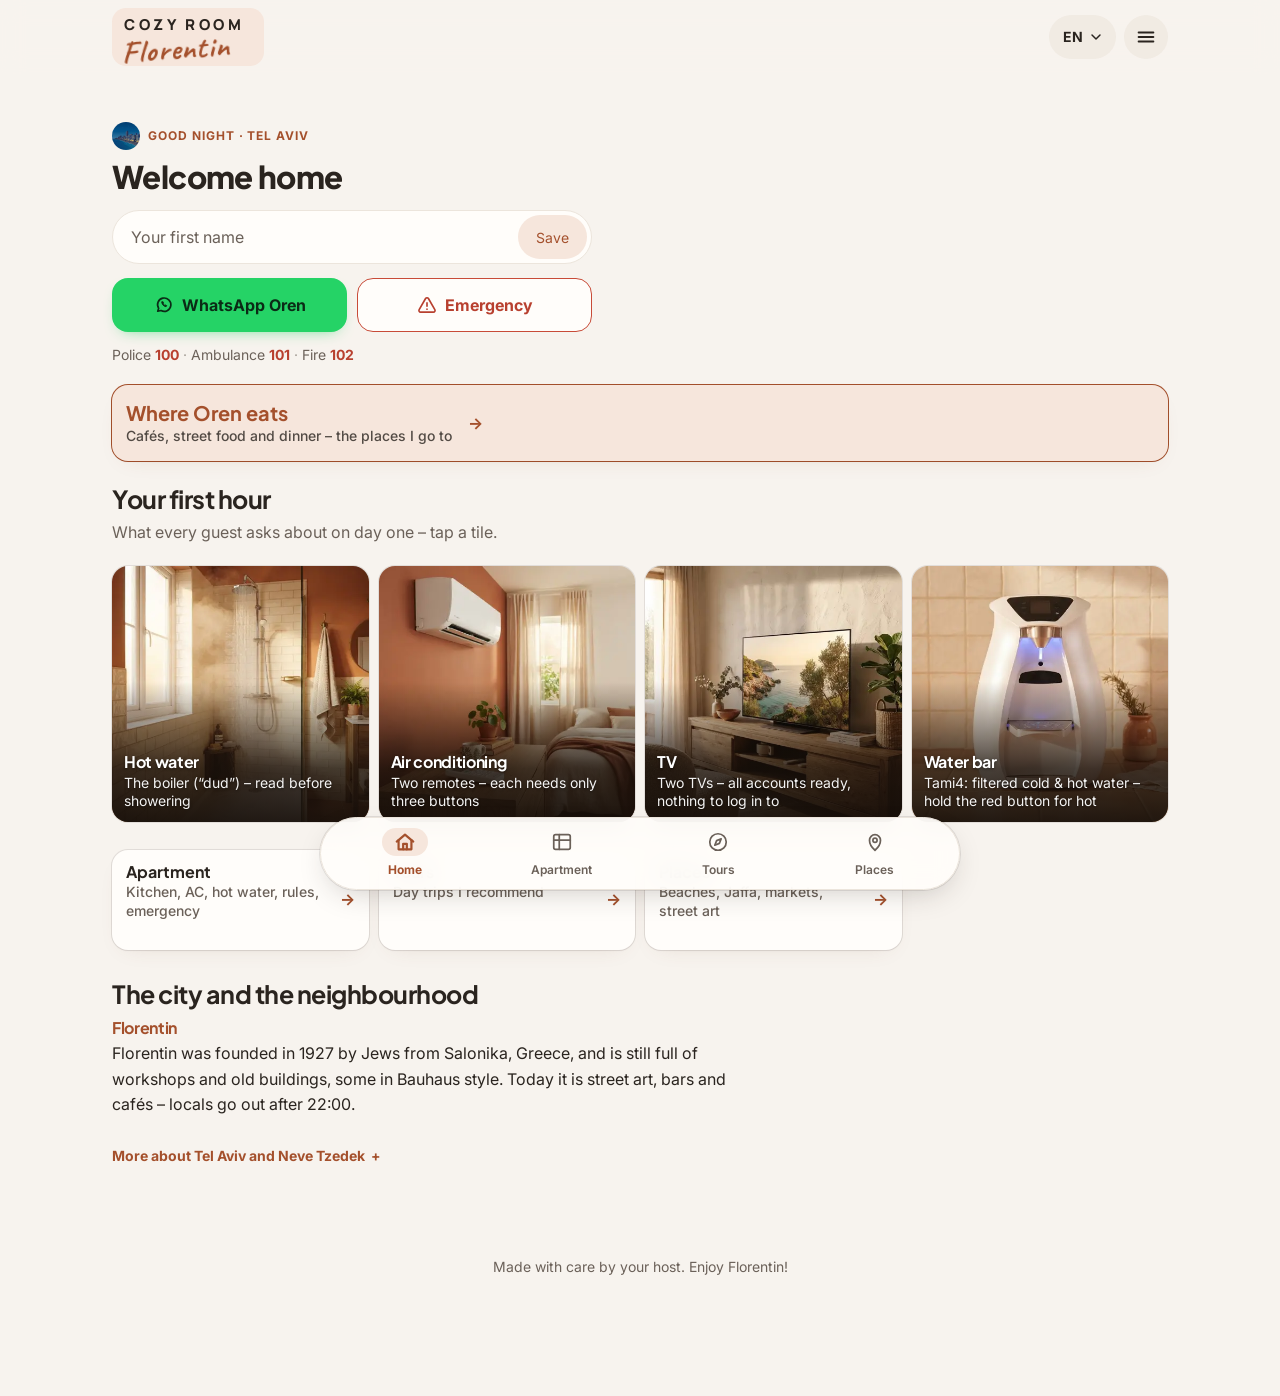
==== commit d6d607fe: "Designer round 3 (8 → 8.5) + ports from the hosts product: dark-mode danger buttons #c84b38 (AA), de" ====
--- a/index.html
+++ b/index.html
@@ -28,7 +28,7 @@
   <!-- logo-only fonts, subset to the letters the logo uses (a few hundred bytes each) -->
   <link href="https://fonts.googleapis.com/css2?family=Manrope:wght@700;800&text=CcOoZzYyRrMm%20&display=swap" rel="stylesheet">
   <link href="https://fonts.googleapis.com/css2?family=Caveat:wght@700&text=Florentin&display=swap" rel="stylesheet">
-  <link rel="stylesheet" href="assets/style.css?v=20261007k">
+  <link rel="stylesheet" href="assets/style.css?v=20261007m">
 </head>
 <body>
   <header class="top">
@@ -170,6 +170,6 @@
     <p data-i18n="footer">Made with care by your host. Enjoy Florentin!</p>
   </footer>
 
-  <script src="assets/app.js?v=20261007k" defer></script>
+  <script src="assets/app.js?v=20261007m" defer></script>
 </body>
 </html>
--- a/assets/style.css
+++ b/assets/style.css
@@ -491,7 +491,7 @@
   :root:not([data-theme="light"]) {
     --bg: #1c1915; --surface: #26221d; --ink: #f4ede5; --muted: #b3a79b; --line: #3a342d;
     --accent: #e08a62; --accent-ink: #1c1915; --accent-soft: #3d2d24; --chip: #302a24;
-    --happy: #e9c272; --happy-ink: #1c1915; --danger: #ff9d8c; --danger-soft: #3d2622; --danger-fill: #e0604a;
+    --happy: #e9c272; --happy-ink: #1c1915; --danger: #ff9d8c; --danger-soft: #3d2622; --danger-fill: #c84b38;
     --ring: rgba(255,255,255,.06);
     --shadow: 0 10px 26px -16px rgba(0,0,0,.7); --shadow-hi: 0 18px 40px -18px rgba(0,0,0,.85);
   }
@@ -499,7 +499,7 @@
 :root[data-theme="dark"] {
   --bg: #1c1915; --surface: #26221d; --ink: #f4ede5; --muted: #b3a79b; --line: #3a342d;
   --accent: #e08a62; --accent-ink: #1c1915; --accent-soft: #3d2d24; --chip: #302a24;
-  --happy: #e9c272; --happy-ink: #1c1915; --danger: #ff9d8c; --danger-soft: #3d2622; --danger-fill: #e0604a;
+  --happy: #e9c272; --happy-ink: #1c1915; --danger: #ff9d8c; --danger-soft: #3d2622; --danger-fill: #c84b38;
   --ring: rgba(255,255,255,.06);
   --shadow: 0 10px 26px -16px rgba(0,0,0,.7); --shadow-hi: 0 18px 40px -18px rgba(0,0,0,.85);
 }
@@ -1193,3 +1193,22 @@
 .tours-ask { margin: 4px 0 14px; font-size: var(--fs-sm); }
 .tours-ask a { color: var(--accent); font-weight: 700; text-decoration: underline; text-underline-offset: 3px; }
 .ev:not(.tour) > .foot-row { flex-wrap: wrap; gap: 8px; align-items: center; }
+/* 7.10 site-review round 4: notes after the 3 check-out to-dos; tour text 4 lines on phones; tighter Eat chips */
+.checks li.check-note { list-style: none; padding-inline-start: 0; color: var(--muted); margin-top: 6px; }
+@media (max-width: 619px) { .ev.tour.tour-tile p { -webkit-line-clamp: 5; } }
+.eat-jump { gap: 6px; }
+.eat-jump button { padding: 0 11px; }
+/* 7.10 from the hosts product: "Oren's pick" line on Eat cards (shown only when content has a fav) */
+.place-body p.fav { display: block; margin: 2px 0 0; font-size: var(--fs-sm); color: var(--ink); }
+.place-body p.fav .fav-k { font-weight: 700; color: var(--accent); }
+
+/* ===== 7.10 designer round 3 (to 8.5) ===== */
+/* readable desktop line length (~70 characters) */
+.card .body ul, .card .body p, .card .body ol, .lead { max-width: 34em; }
+@media (min-width: 900px) { #headsup { display: grid; grid-template-columns: 1fr 1fr; gap: 12px; } #headsup li { margin: 0; } }
+/* emergency call buttons: one per row, centred */
+.tel { display: grid; grid-template-columns: 1fr; gap: 8px; }
+.tel a { justify-content: center; text-align: center; }
+/* "More about Tel Aviv +" spacing */
+.hood-more > summary::after { content: "+"; margin-inline-start: 6px; }
+.hood-more[open] > summary::after { content: "−"; }
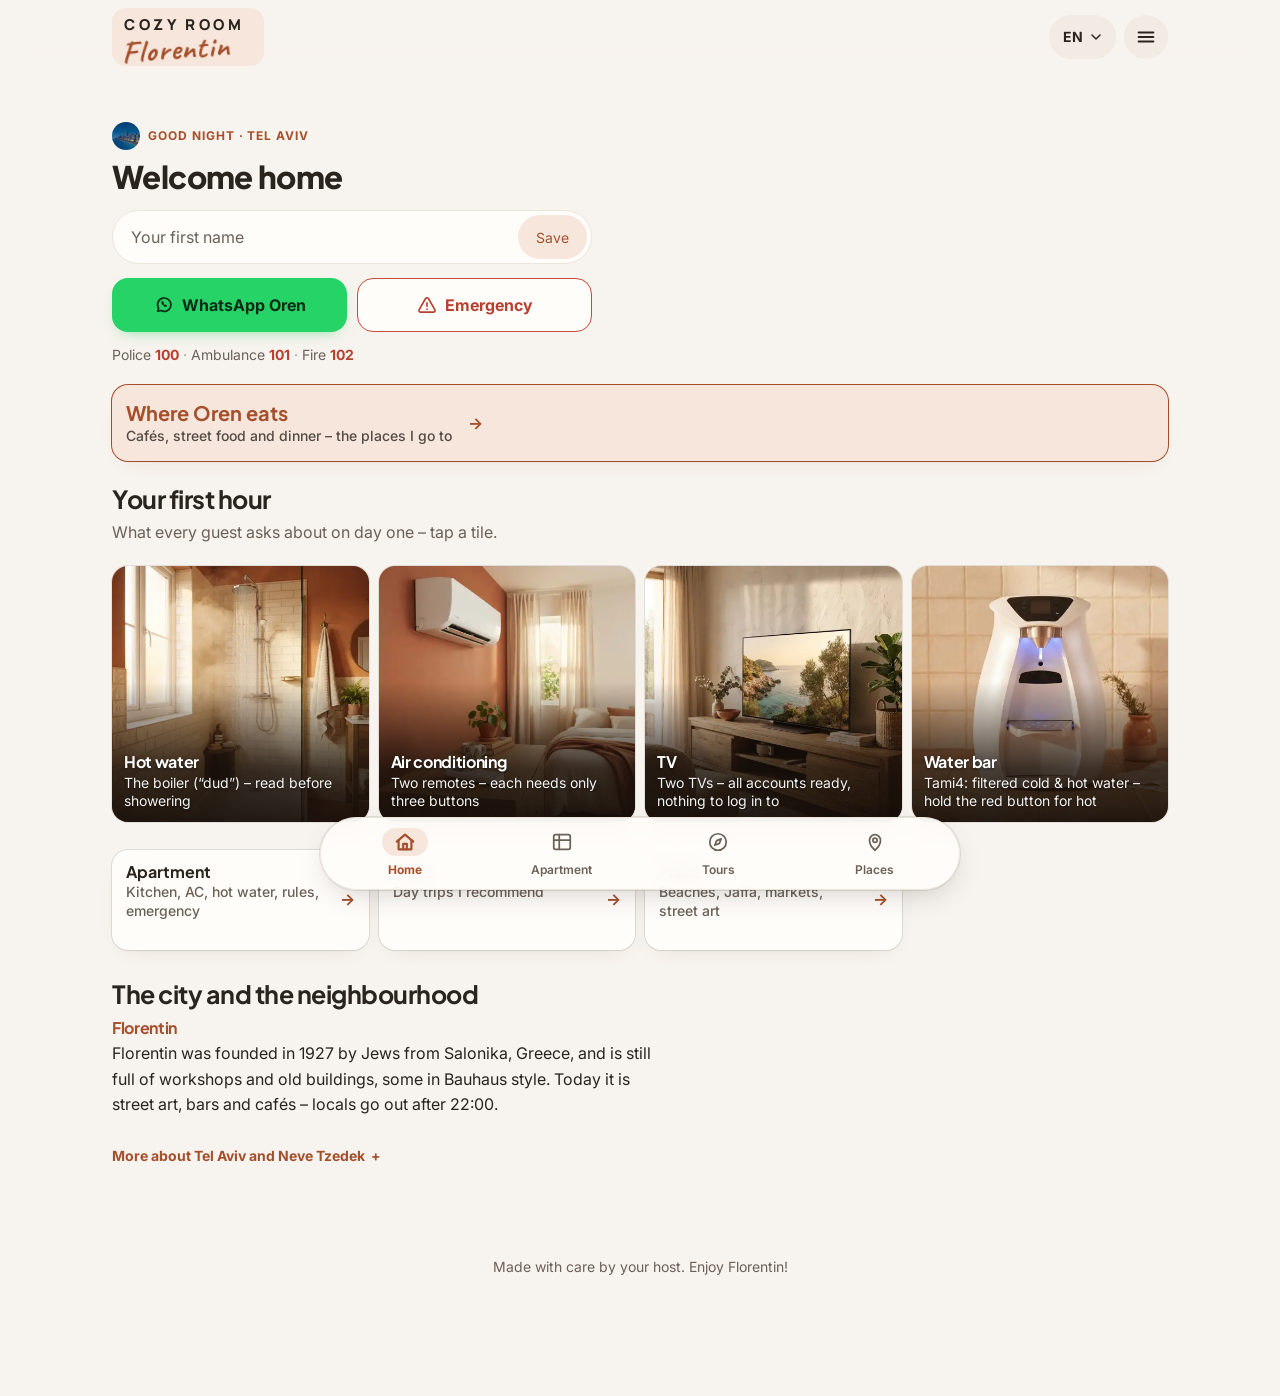
==== commit 5e0bee66: "Designer round 4 polish (8.5): typo() on card sub-headings, phone labels, venue names, tour/ext link" ====
--- a/index.html
+++ b/index.html
@@ -28,7 +28,7 @@
   <!-- logo-only fonts, subset to the letters the logo uses (a few hundred bytes each) -->
   <link href="https://fonts.googleapis.com/css2?family=Manrope:wght@700;800&text=CcOoZzYyRrMm%20&display=swap" rel="stylesheet">
   <link href="https://fonts.googleapis.com/css2?family=Caveat:wght@700&text=Florentin&display=swap" rel="stylesheet">
-  <link rel="stylesheet" href="assets/style.css?v=20261007m">
+  <link rel="stylesheet" href="assets/style.css?v=20261007n">
 </head>
 <body>
   <header class="top">
@@ -170,6 +170,6 @@
     <p data-i18n="footer">Made with care by your host. Enjoy Florentin!</p>
   </footer>
 
-  <script src="assets/app.js?v=20261007m" defer></script>
+  <script src="assets/app.js?v=20261007n" defer></script>
 </body>
 </html>
--- a/assets/style.css
+++ b/assets/style.css
@@ -1212,3 +1212,8 @@
 /* "More about Tel Aviv +" spacing */
 .hood-more > summary::after { content: "+"; margin-inline-start: 6px; }
 .hood-more[open] > summary::after { content: "−"; }
+/* 7.10 designer round 4 polish */
+.block > p.muted, .block > p.lead, .week-head p { max-width: 34em; }
+.mapcard-routes .route { flex: 1 1 100%; border-radius: 16px; }
+.mapcard-routes .route strong { white-space: normal; }
+@media (min-width: 900px) { .card .body > .card-img { margin-inline: 0 auto; } }
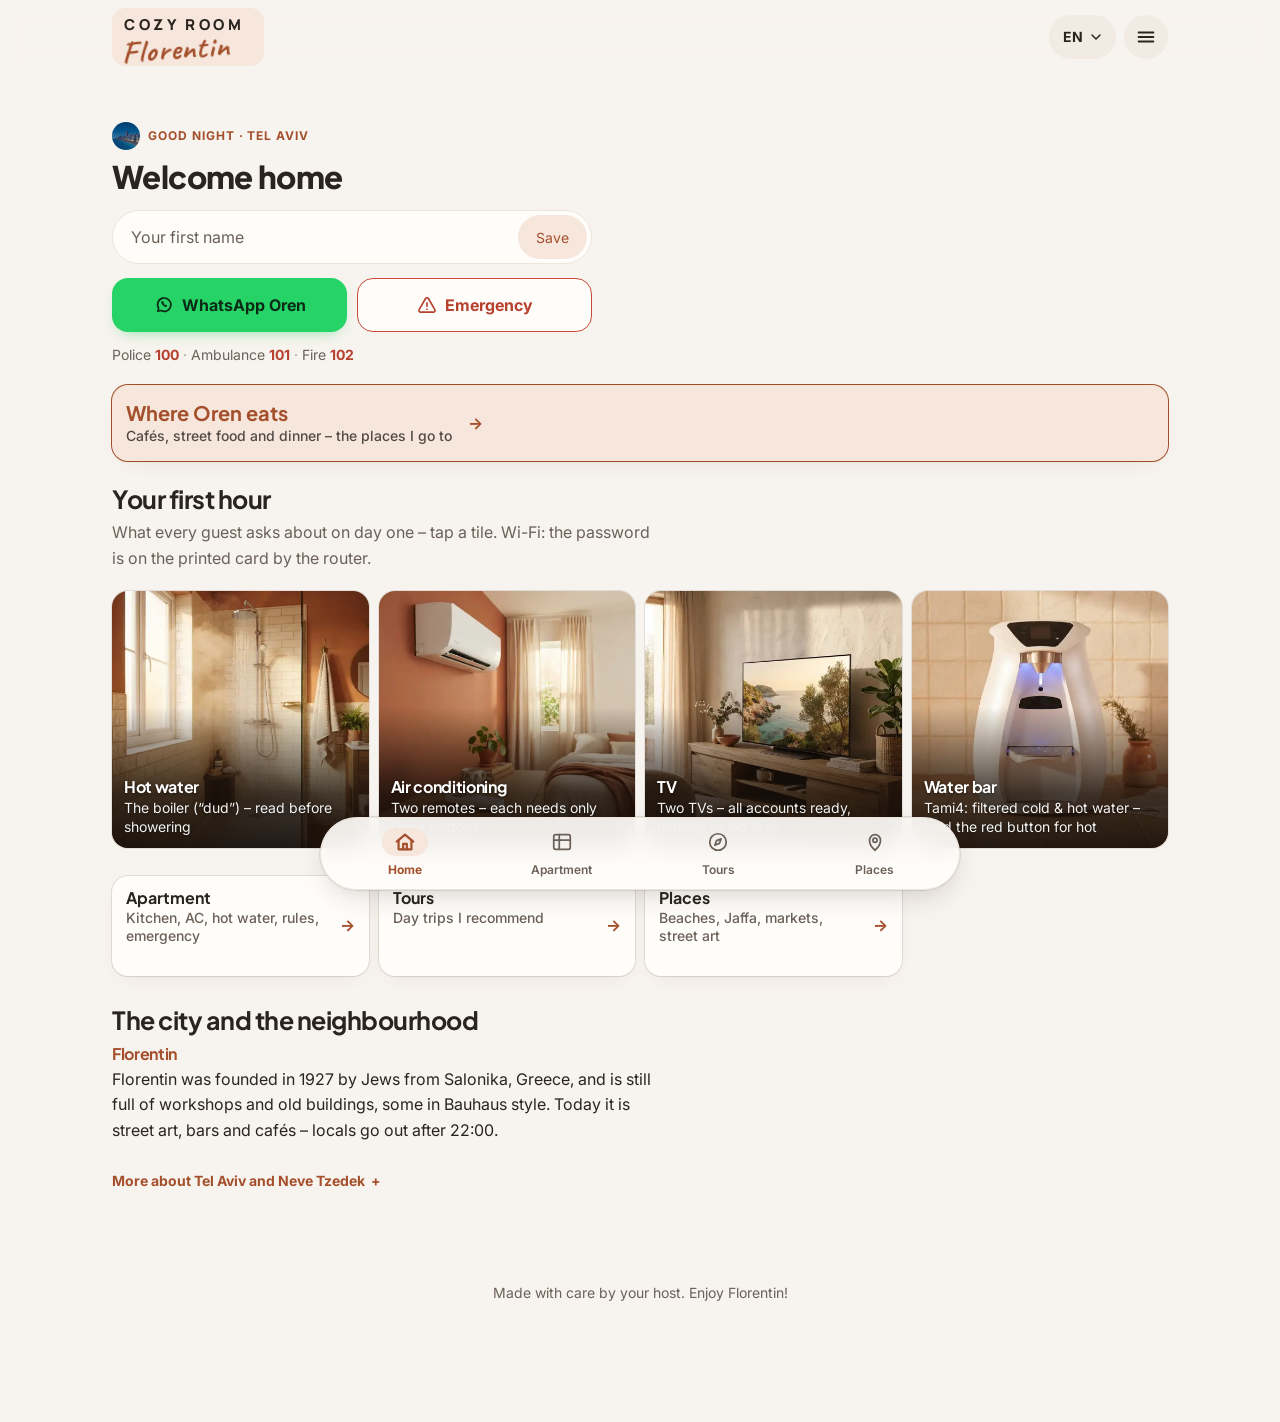
==== commit cfd275a6: "Home: Wi-Fi pointer under 'Your first hour' - the password is on the printed card by the router (Ore" ====
--- a/index.html
+++ b/index.html
@@ -28,7 +28,7 @@
   <!-- logo-only fonts, subset to the letters the logo uses (a few hundred bytes each) -->
   <link href="https://fonts.googleapis.com/css2?family=Manrope:wght@700;800&text=CcOoZzYyRrMm%20&display=swap" rel="stylesheet">
   <link href="https://fonts.googleapis.com/css2?family=Caveat:wght@700&text=Florentin&display=swap" rel="stylesheet">
-  <link rel="stylesheet" href="assets/style.css?v=20261007n">
+  <link rel="stylesheet" href="assets/style.css?v=20261007o">
 </head>
 <body>
   <header class="top">
@@ -170,6 +170,6 @@
     <p data-i18n="footer">Made with care by your host. Enjoy Florentin!</p>
   </footer>
 
-  <script src="assets/app.js?v=20261007n" defer></script>
+  <script src="assets/app.js?v=20261007o" defer></script>
 </body>
 </html>
